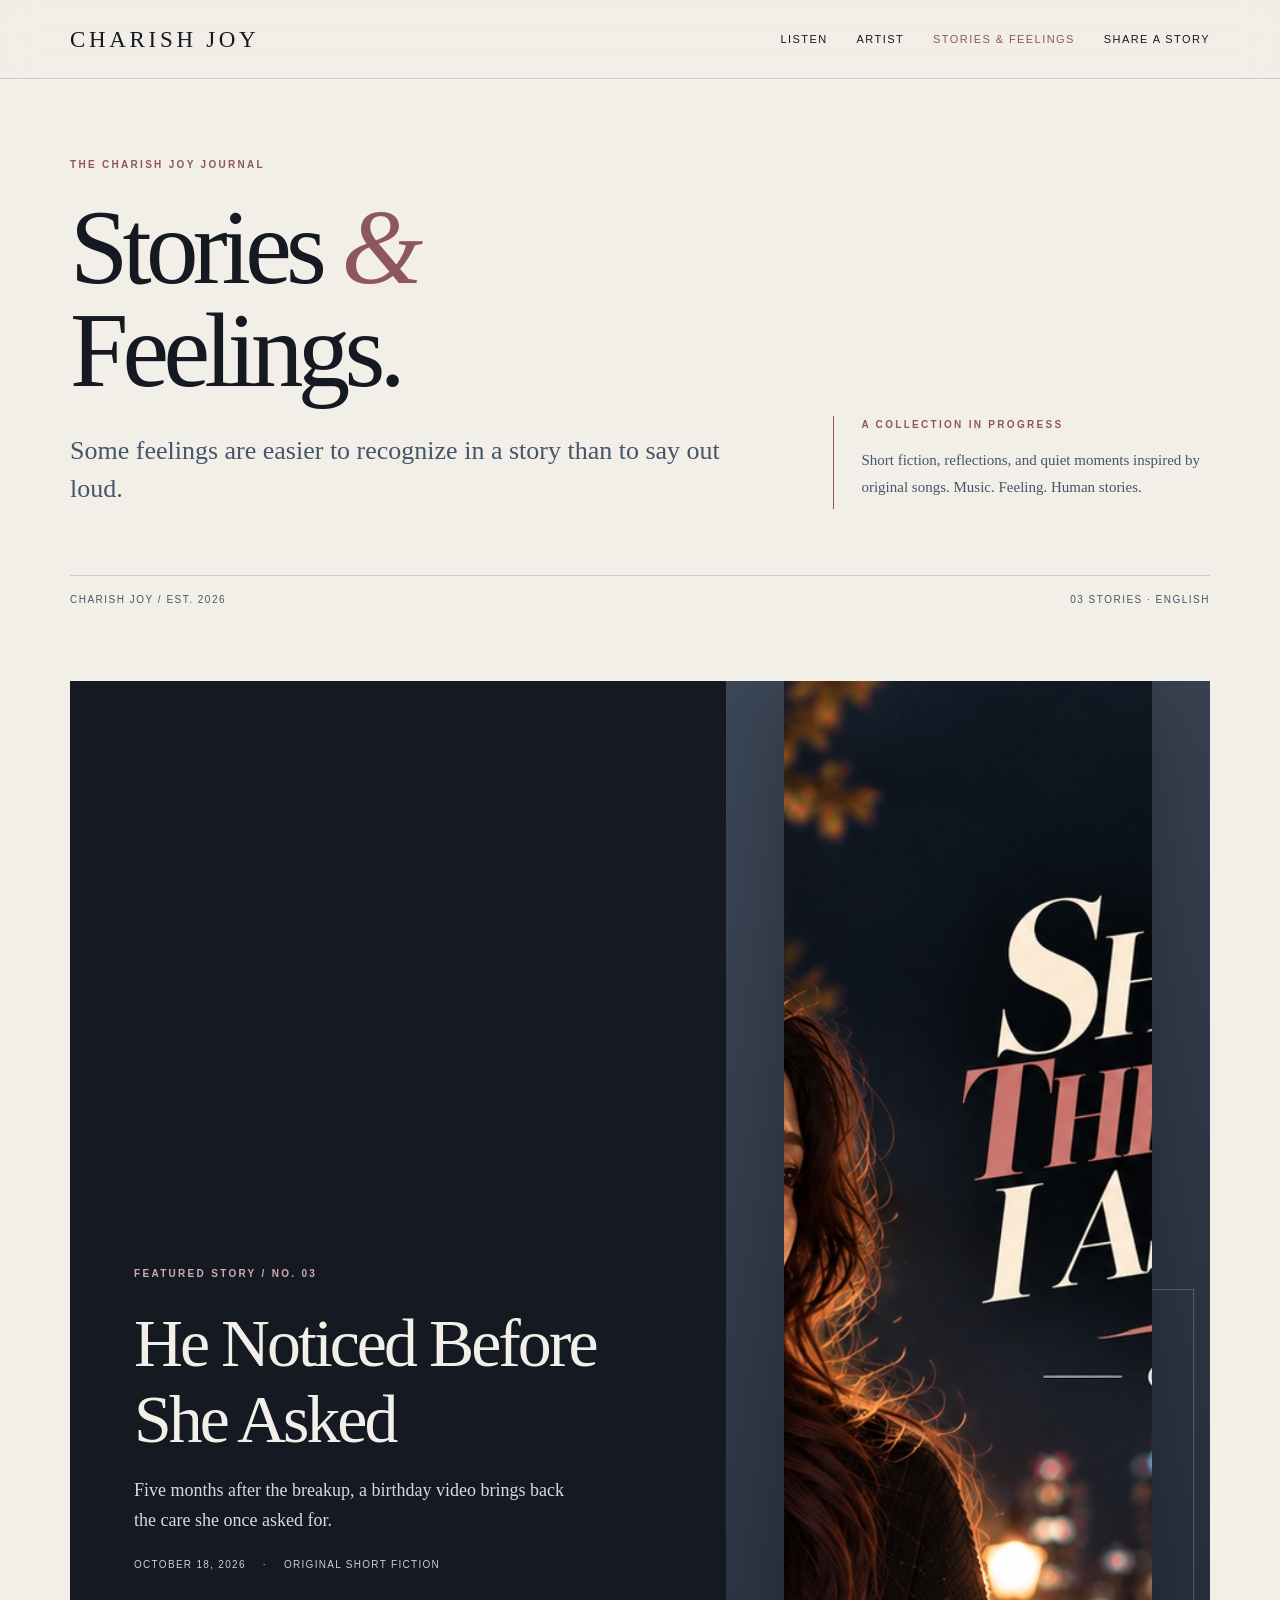
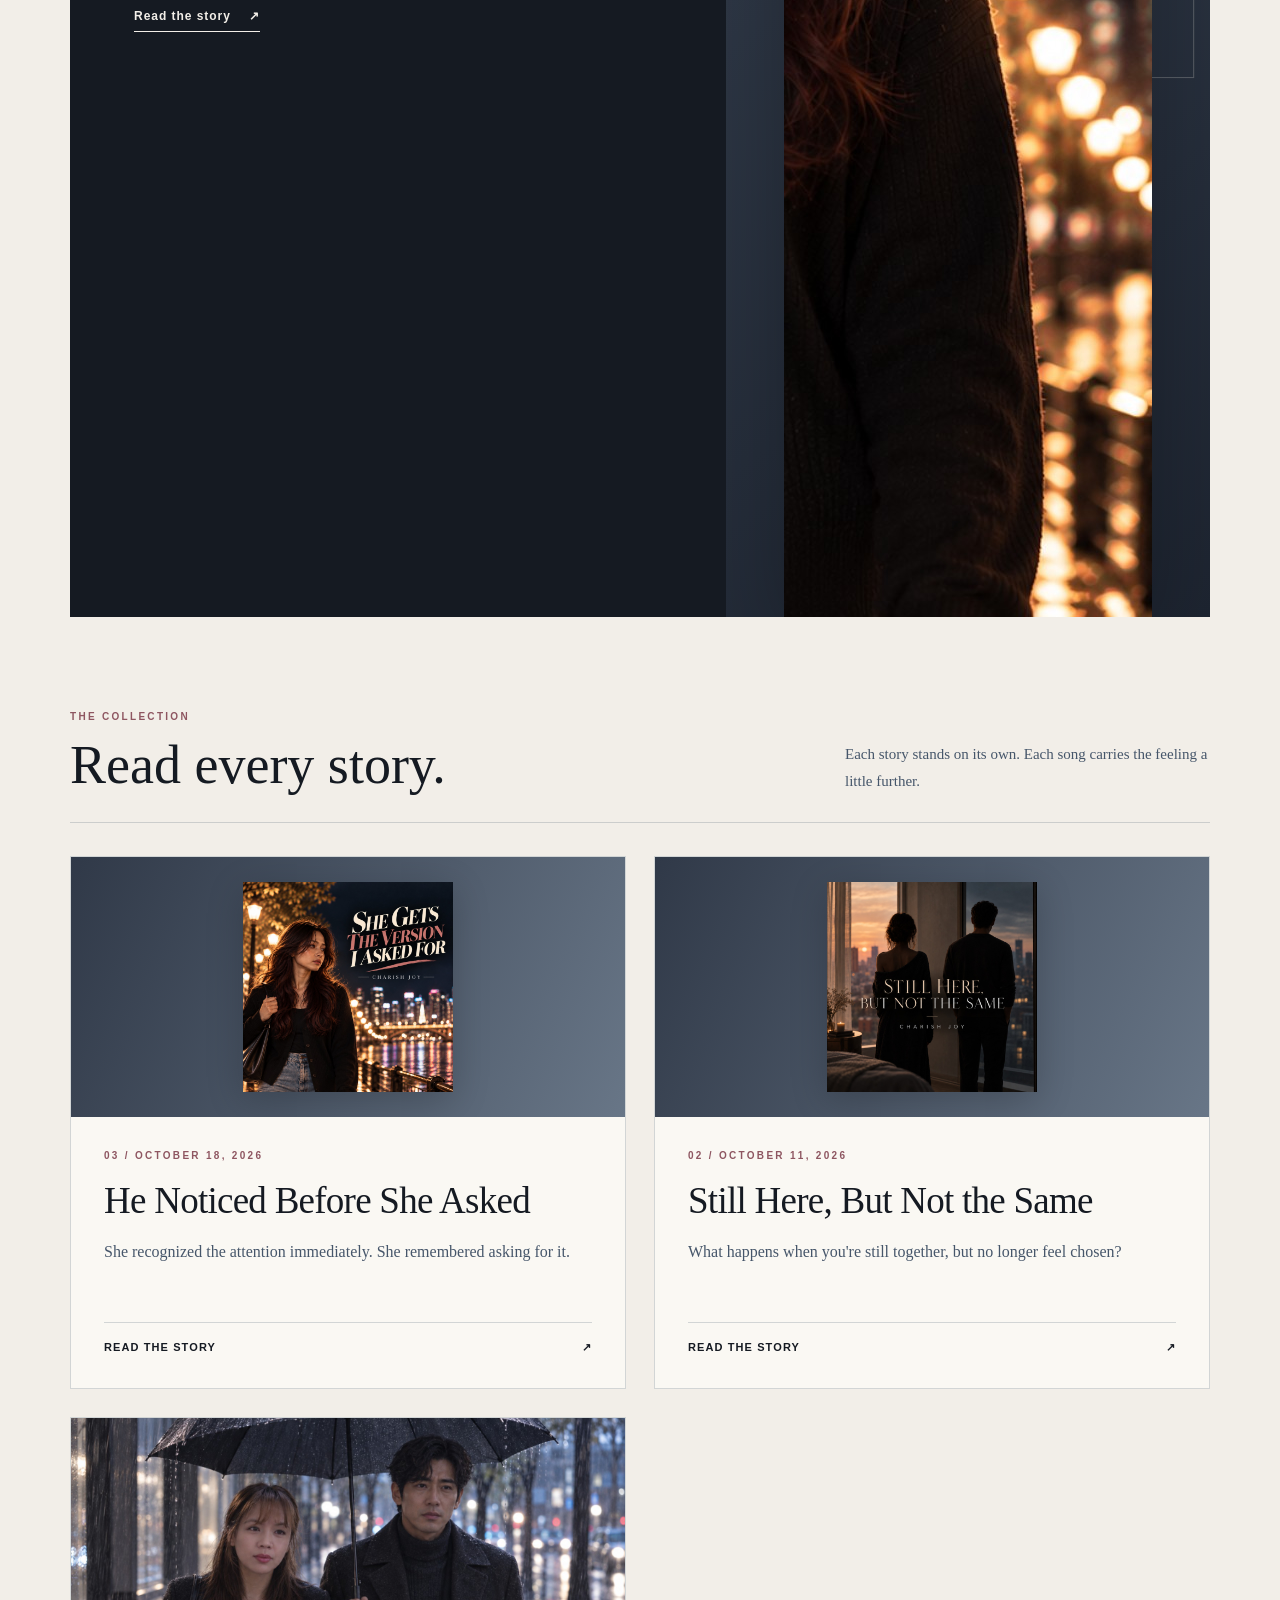
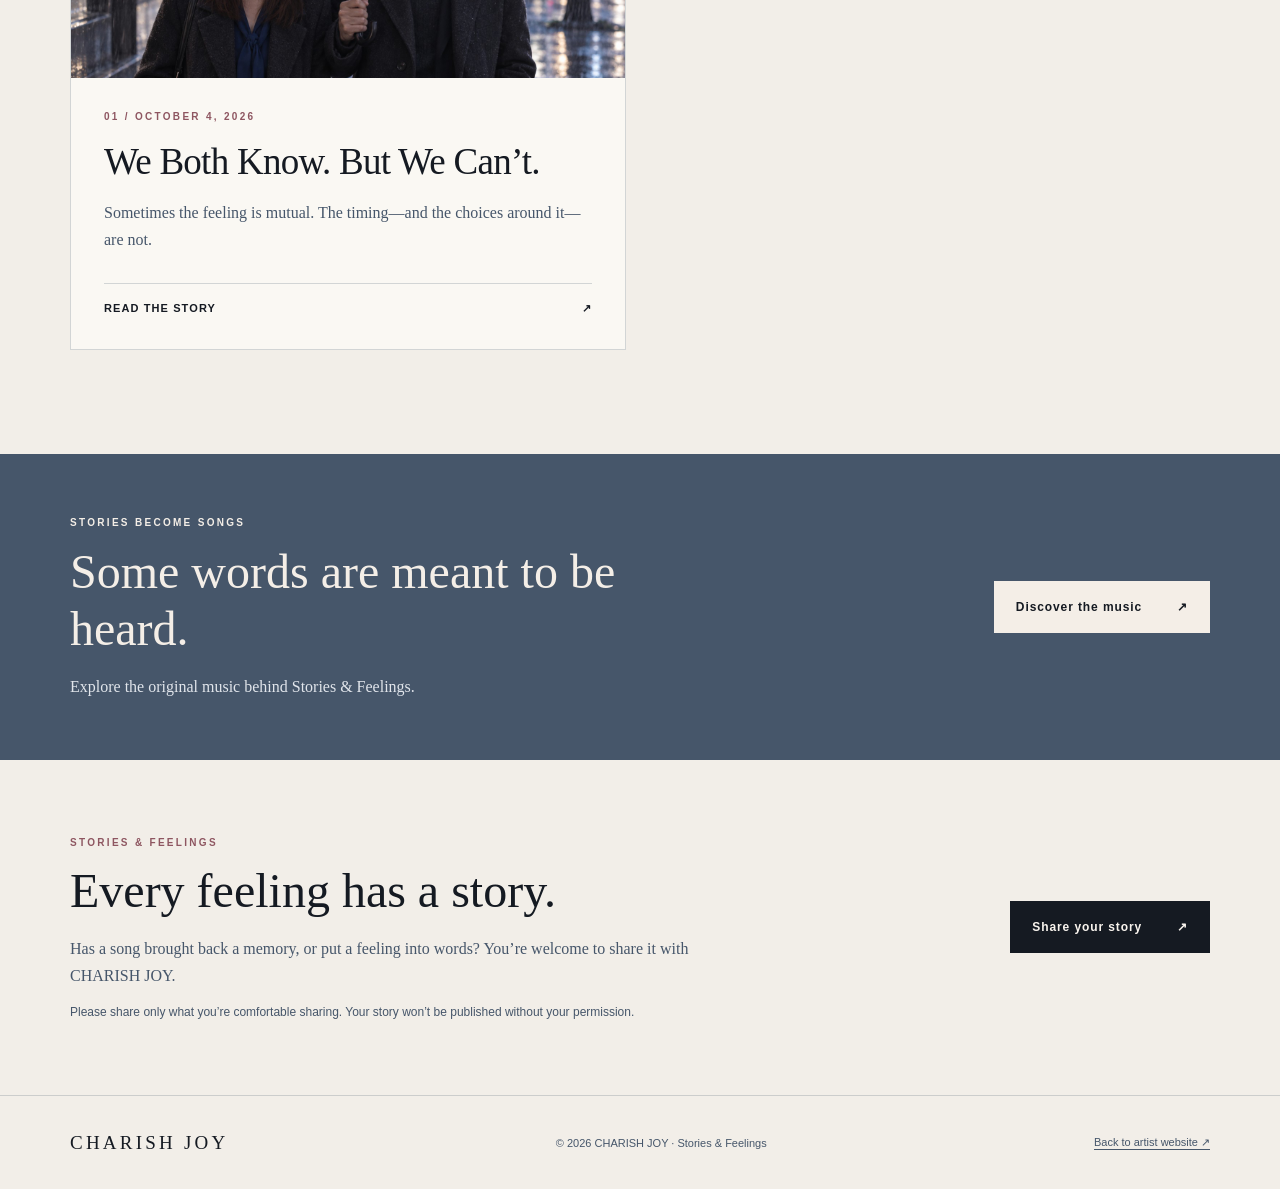
==== stories.html @ d54d2d36 "Publish He Noticed Before She Asked in Stories & Feelings" ====
<!doctype html><html lang="en"><head><meta charset="utf-8"><meta name="viewport" content="width=device-width,initial-scale=1"><title>Stories & Feelings | CHARISH JOY</title><meta name="description" content="Stories & Feelings by CHARISH JOY: an editorial collection of human stories behind original songs, including Still Here, But Not the Same and We Both Know."><link rel="canonical" href="https://charishjoy.com/stories.html"><meta property="og:site_name" content="CHARISH JOY"><meta property="og:url" content="https://charishjoy.com/stories.html"><script async src="https://www.googletagmanager.com/gtag/js?id=G-MBT4RNLGS8"></script><script>window.dataLayer=window.dataLayer||[];function gtag(){dataLayer.push(arguments)}gtag('js',new Date());gtag('config','G-MBT4RNLGS8');</script><link rel="stylesheet" href="assets/stories-journal.css"><meta property="og:title" content="Stories & Feelings | CHARISH JOY"><meta property="og:description" content="Stories & Feelings by CHARISH JOY: an editorial collection of human stories behind original songs, including Still Here, But Not the Same and We Both Know."><meta property="og:image" content="https://charishjoy.com/assets/still-here-cover.svg"><meta property="og:image:alt" content="CHARISH JOY official artist artwork"><meta name="twitter:card" content="summary_large_image"><meta name="twitter:title" content="Stories & Feelings | CHARISH JOY"><meta name="twitter:description" content="Stories & Feelings by CHARISH JOY: an editorial collection of human stories behind original songs, including Still Here, But Not the Same and We Both Know."><meta name="twitter:image" content="https://charishjoy.com/assets/still-here-cover.svg"><meta property="og:type" content="website" /></head><body><a class="skip" href="#main">Skip to content</a><header class="site-nav"><nav class="wrap nav-inner" aria-label="Main navigation"><a class="wordmark" href="/" aria-label="CHARISH JOY Home">CHARISH JOY</a><div class="nav-links"><a href="/#music">Listen</a><a href="/#about">Artist</a><a href="/stories.html" aria-current="page">Stories &amp; Feelings</a><a href="#share-your-story">Share a story</a></div></nav></header><main id="main"><section class="journal-hero"><div class="wrap"><div class="journal-headline"><div><span class="eyebrow wine">The CHARISH JOY journal</span><h1>Stories <em>&amp;</em><br>Feelings.</h1><p class="lead">Some feelings are easier to recognize in a story than to say out loud.</p></div><aside class="side-note"><span class="eyebrow wine">A collection in progress</span><p>Short fiction, reflections, and quiet moments inspired by original songs. Music. Feeling. Human stories.</p></aside></div><div class="edition-line"><span>CHARISH JOY / EST. 2026</span><span>03 stories · English</span></div></div></section>
<section class="wrap" aria-labelledby="featured-title"><div class="featured"><div class="featured-copy"><span class="eyebrow">Featured story / No. 03</span><h2 id="featured-title">He Noticed Before She Asked</h2><p>Five months after the breakup, a birthday video brings back the care she once asked for.</p><div class="featured-meta"><time datetime="2026-10-18">October 18, 2026</time><span>·</span><span>Original short fiction</span></div><a class="underlink" href="/story-he-noticed-before-she-asked.html">Read the story <span aria-hidden="true">↗</span></a></div><a class="featured-art" href="/story-he-noticed-before-she-asked.html" aria-label="Read He Noticed Before She Asked"><img src="assets/she-gets-the-version-cover.svg" alt="She Gets the Version I Asked For — CHARISH JOY single artwork" width="1536" height="1536"></a></div></section>
<section class="collection" aria-labelledby="collection-title"><div class="wrap"><div class="section-head"><div><span class="eyebrow wine">The collection</span><h2 id="collection-title">Read every story.</h2></div><p>Each story stands on its own. Each song carries the feeling a little further.</p></div>
<div class="story-grid"><a class="story-card" href="/story-he-noticed-before-she-asked.html"><div class="story-card-media album"><img src="assets/she-gets-the-version-cover.svg" alt="She Gets the Version I Asked For — CHARISH JOY single artwork" width="1536" height="1536" loading="lazy"></div><div class="story-card-content"><span class="eyebrow">03 / October 18, 2026</span><h3>He Noticed Before She Asked</h3><p>She recognized the attention immediately. She remembered asking for it.</p><span class="readline">Read the story <span aria-hidden="true">↗</span></span></div></a>
<a class="story-card" href="/story-still-here-but-not-the-same.html"><div class="story-card-media album"><img src="assets/still-here-cover.svg" alt="Still Here, But Not the Same album artwork" width="1536" height="1536" loading="lazy"></div><div class="story-card-content"><span class="eyebrow">02 / October 11, 2026</span><h3>Still Here, But Not the Same</h3><p>What happens when you're still together, but no longer feel chosen?</p><span class="readline">Read the story <span aria-hidden="true">↗</span></span></div></a>
<a class="story-card" href="/story-we-both-know.html"><div class="story-card-media"><img src="assets/we-both-know-story.svg" alt="A rainy city street with two people sharing an umbrella" width="1536" height="864" loading="lazy"></div><div class="story-card-content"><span class="eyebrow">01 / October 4, 2026</span><h3>We Both Know. But We Can’t.</h3><p>Sometimes the feeling is mutual. The timing—and the choices around it—are not.</p><span class="readline">Read the story <span aria-hidden="true">↗</span></span></div></a></div></div></section>
<section class="bridge"><div class="wrap bridge-inner"><div><span class="eyebrow">Stories become songs</span><h2>Some words are meant to be heard.</h2><p>Explore the original music behind Stories &amp; Feelings.</p></div><a class="btn" href="/#music">Discover the music <span aria-hidden="true">↗</span></a></div></section></main><section class="invite" id="share-your-story"><div class="wrap invite-inner"><div><span class="eyebrow wine">Stories &amp; Feelings</span><h2>Every feeling has a story.</h2><p>Has a song brought back a memory, or put a feeling into words? You’re welcome to share it with CHARISH JOY.</p><p class="note">Please share only what you’re comfortable sharing. Your story won’t be published without your permission.</p></div><a class="btn" href="mailto:charishjoy.official@gmail.com?subject=Share%20my%20story">Share your story <span aria-hidden="true">↗</span></a></div></section><footer><div class="wrap footer"><strong>CHARISH JOY</strong><span>© 2026 CHARISH JOY · Stories &amp; Feelings</span><a href="/">Back to artist website ↗</a></div></footer></body></html>
---- assets/stories-journal.css ----
:root{--ink:#151a22;--storm:#46566a;--ivory:#f2eee8;--paper:#faf8f3;--wine:#8e5661;--mist:#8797a8;--rule:rgba(70,86,106,.22)}
*{box-sizing:border-box}
html{scroll-behavior:smooth}
body{margin:0;background:var(--ivory);color:var(--ink);font-family:Arial,Helvetica,sans-serif;-webkit-font-smoothing:antialiased}
a{color:inherit;text-decoration:none}
a:focus-visible{outline:2px solid var(--wine);outline-offset:5px}
img{display:block;max-width:100%}
h1,h2,h3,p,figure{margin:0}
.wrap{width:min(1140px,calc(100% - 64px));margin:auto}
.skip{position:absolute;top:-70px;left:16px;padding:12px 16px;background:var(--ink);color:white;z-index:100}
.skip:focus{top:12px}
.site-nav{position:sticky;top:0;z-index:30;background:rgba(242,238,232,.96);border-bottom:1px solid var(--rule);backdrop-filter:blur(16px)}
.nav-inner{min-height:78px;display:flex;align-items:center;justify-content:space-between;gap:24px}
.wordmark{font:400 23px/1 Georgia,'Times New Roman',serif;letter-spacing:.16em;white-space:nowrap}
.nav-links{display:flex;gap:29px;align-items:center}
.nav-links a{font-size:11px;text-transform:uppercase;letter-spacing:.13em;padding:13px 0;white-space:nowrap}
.nav-links a:hover,.nav-links a[aria-current="page"]{color:var(--wine)}
.eyebrow{display:block;font-size:10px;letter-spacing:.23em;text-transform:uppercase;font-weight:700;line-height:1.8}
.eyebrow.wine{color:var(--wine)}
.serif{font-family:Georgia,'Times New Roman',serif;font-weight:400}
.btn{display:inline-flex;align-items:center;justify-content:space-between;gap:35px;background:var(--ink);color:#f9f4ee;padding:18px 22px;font-size:12px;font-weight:600;letter-spacing:.075em;min-height:52px}
.btn:hover{background:var(--wine)}
.underlink{display:inline-flex;gap:18px;align-items:center;border-bottom:1px solid currentColor;padding-bottom:8px;font-size:12px;font-weight:700;letter-spacing:.08em}
.underlink:hover{color:var(--wine)}
.journal-hero{padding:77px 0 58px}
.journal-headline{display:grid;grid-template-columns:minmax(0,1.3fr) minmax(240px,.7fr);align-items:end;gap:64px}
.journal-hero h1{font:400 clamp(64px,8.2vw,112px)/.98 Georgia,serif;letter-spacing:-.055em;margin:23px 0 29px}
.journal-hero h1 em{font-weight:400;color:var(--wine)}
.journal-hero .lead{font:400 clamp(19px,2.2vw,26px)/1.48 Georgia,serif;color:var(--storm);max-width:720px}
.side-note{padding:0 0 8px 27px;border-left:1px solid var(--wine)}
.side-note p{font:400 15px/1.8 Georgia,serif;color:var(--storm);margin-top:13px}
.edition-line{display:flex;justify-content:space-between;align-items:center;gap:16px;padding:18px 0;margin-top:66px;border-top:1px solid var(--rule);color:var(--storm)}
.edition-line span{font-size:10px;letter-spacing:.15em;text-transform:uppercase}
.featured{display:grid;grid-template-columns:minmax(0,1.15fr) minmax(0,.85fr);min-height:520px;background:var(--ink);color:var(--ivory)}
.featured-copy{display:flex;flex-direction:column;align-items:flex-start;justify-content:center;padding:clamp(35px,5vw,72px)}
.featured .eyebrow{color:#cfaab2}
.featured h2{font:400 clamp(42px,5.3vw,71px)/1.12 Georgia,serif;letter-spacing:-.044em;margin:23px 0 18px;max-width:600px}
.featured p{font:400 18px/1.65 Georgia,serif;color:#d7dbe1;max-width:435px}
.featured .underlink{margin-top:39px}
.featured-meta{display:flex;gap:17px;align-items:center;flex-wrap:wrap;color:#c7d0d9;font-size:10px;letter-spacing:.13em;text-transform:uppercase;margin-top:23px}
.featured-art{display:flex;justify-content:center;align-items:center;position:relative;overflow:hidden;background:linear-gradient(145deg,#3c4757,#1d2430)}
.featured-art:before{content:"";position:absolute;width:80%;aspect-ratio:1;border:1px solid rgba(242,238,232,.25);transform:translate(8%,9%)}
.featured-art img{position:relative;width:min(76%,450px);aspect-ratio:1;object-fit:cover;box-shadow:0 20px 75px rgba(0,0,0,.25)}
.collection{padding:91px 0 104px}
.section-head{display:flex;align-items:end;justify-content:space-between;gap:36px;border-bottom:1px solid var(--rule);padding-bottom:27px;margin-bottom:33px}
.section-head h2{font:400 clamp(35px,4.3vw,54px)/1.1 Georgia,serif;margin-top:10px}
.section-head>p{font:400 15px/1.8 Georgia,serif;max-width:365px;color:var(--storm)}
.story-grid{display:grid;grid-template-columns:repeat(2,minmax(0,1fr));gap:28px}
.story-card{display:block;background:var(--paper);border:1px solid var(--rule);overflow:hidden;transition:border-color .2s,transform .2s}
.story-card:hover{border-color:var(--wine);transform:translateY(-3px)}
.story-card-media{display:grid;place-items:center;height:260px;background:var(--storm);overflow:hidden}
.story-card-media img{width:100%;height:100%;object-fit:cover}
.story-card-media.album{background:linear-gradient(115deg,#303948,#687687)}
.story-card-media.album img{width:210px;height:210px;box-shadow:0 8px 35px rgba(0,0,0,.2)}
.story-card-content{padding:30px 33px 34px}
.story-card-content .eyebrow{color:var(--wine)}
.story-card h3{font:400 clamp(27px,3vw,37px)/1.21 Georgia,serif;letter-spacing:-.02em;margin:14px 0}
.story-card-content>p{color:var(--storm);font:400 16px/1.7 Georgia,serif;min-height:55px}
.story-card .readline{display:flex;justify-content:space-between;align-items:center;margin-top:29px;padding-top:18px;border-top:1px solid var(--rule);font-size:11px;font-weight:700;letter-spacing:.1em;text-transform:uppercase}
.bridge{background:var(--storm);color:#f4eee7;padding:60px 0}
.bridge-inner{display:flex;justify-content:space-between;gap:36px;align-items:center}
.bridge h2{font:400 clamp(30px,4vw,48px)/1.2 Georgia,serif;max-width:600px;margin:11px 0 15px}
.bridge p{font:400 16px/1.7 Georgia,serif;max-width:620px;color:#e1e5eb}
.bridge .btn{background:#f4eee7;color:var(--ink);white-space:nowrap}
.bridge .btn:hover{background:#d9dce1}
.invite{padding:74px 0;border-bottom:1px solid var(--rule)}
.invite-inner{display:flex;justify-content:space-between;align-items:center;gap:40px}
.invite h2{font:400 clamp(35px,4vw,48px)/1.14 Georgia,serif;margin:12px 0 16px}
.invite p{font:400 16px/1.7 Georgia,serif;color:var(--storm);max-width:630px}
.invite .note{font:400 12px/1.5 Arial,sans-serif;margin-top:14px}
.footer{display:flex;justify-content:space-between;align-items:center;gap:28px;min-height:93px;color:var(--storm);font-size:11px}
.footer strong{font:400 19px Georgia,serif;letter-spacing:.17em;color:var(--ink)}
.footer a{text-decoration:underline;text-underline-offset:3px}
.article-container{width:min(850px,calc(100% - 64px));margin:0 auto}
.article-header{padding:63px 0 48px}
.back{display:inline-flex;align-items:center;gap:10px;color:var(--storm);font-size:11px;font-weight:700;text-transform:uppercase;letter-spacing:.14em}
.back:hover{color:var(--wine)}
.article-header .eyebrow{color:var(--wine);margin-top:53px}
.article-header h1{font:400 clamp(50px,7.1vw,88px)/1.08 Georgia,serif;letter-spacing:-.04em;margin:19px 0 24px}
.article-deck{font:400 clamp(20px,2.5vw,28px)/1.48 Georgia,serif;color:var(--storm);max-width:740px}
.article-info{display:flex;gap:16px;flex-wrap:wrap;align-items:center;color:var(--storm);margin-top:28px;font-size:11px;letter-spacing:.1em;text-transform:uppercase}
.article-info .dot{width:3px;height:3px;background:var(--wine);border-radius:50%}
.article-image{background:var(--storm);margin:0 auto 49px;overflow:hidden}
.article-image img{width:100%;max-height:545px;object-fit:cover}
.article-image.album-art{display:grid;place-items:center;min-height:420px;background:linear-gradient(120deg,#2c3543,#627187);padding:56px}
.article-image.album-art img{width:min(340px,70%);aspect-ratio:1;object-fit:cover;box-shadow:0 18px 75px rgba(0,0,0,.28)}
.article-body{padding:0 0 45px;margin:auto;width:min(700px,100%)}
.article-body p{font:400 21px/1.86 Georgia,serif;margin:0 0 28px;color:#26303c}
.article-body p:first-child:first-letter{font-size:1.35em}
.article-body p:last-child{margin-bottom:0}
.article-disclaimer{width:min(700px,100%);margin:0 auto 58px;font-size:12px;line-height:1.7;color:var(--storm)}
.music-panel{border-top:1px solid var(--rule);border-bottom:1px solid var(--rule);background:var(--paper);padding:46px clamp(26px,5vw,57px);margin-bottom:62px}
.music-panel .eyebrow{color:var(--wine)}
.music-panel h2{font:400 clamp(33px,4vw,47px)/1.2 Georgia,serif;margin:15px 0}
.music-panel p{font:400 16px/1.7 Georgia,serif;color:var(--storm);max-width:630px}
.music-panel .btn{margin-top:26px}
.next-section{padding:0 0 82px}
.next-section .eyebrow{color:var(--wine);margin-bottom:14px}
.next-link{display:flex;justify-content:space-between;gap:25px;align-items:center;border-top:1px solid var(--rule);border-bottom:1px solid var(--rule);padding:32px 0}
.next-link h2{font:400 clamp(28px,4vw,42px)/1.2 Georgia,serif}
.next-link:hover{color:var(--wine)}
@media(max-width:820px){.wrap{width:calc(100% - 40px)}.article-container{width:calc(100% - 40px)}.journal-headline{grid-template-columns:1fr;gap:24px}.side-note{max-width:430px}.edition-line{margin-top:40px}.featured{grid-template-columns:1fr}.featured-copy{padding:40px 34px 46px;min-height:380px}.featured-art{min-height:350px;padding:35px}.featured-art img{max-width:275px}.story-card-media{height:220px}.story-card-content{padding:25px}.bridge-inner,.invite-inner{align-items:flex-start;flex-direction:column;gap:25px}.article-image.album-art{min-height:320px;padding:35px}}
@media(max-width:600px){.nav-inner{flex-direction:column;gap:10px;padding:19px 0 10px}.wordmark{font-size:24px}.nav-links{gap:19px;justify-content:center;flex-wrap:wrap}.nav-links a{font-size:9px}.journal-hero{padding:44px 0 28px}.journal-hero h1{font-size:clamp(58px,13.2vw,79px)}.journal-hero .lead{font-size:20px}.side-note{padding-left:20px}.edition-line{margin-top:37px}.featured h2{font-size:clamp(39px,10.1vw,57px)}.featured-copy{min-height:0}.featured p{font-size:17px}.featured-art{min-height:300px}.collection{padding:65px 0 75px}.section-head{display:block}.section-head>p{margin-top:14px}.story-grid{grid-template-columns:1fr;gap:20px}.story-card-media{height:245px}.story-card h3{font-size:31px}.story-card-content>p{min-height:0}.bridge{padding:53px 0}.invite{padding:59px 0}.footer{padding:29px 0;align-items:flex-start;flex-direction:column;min-height:0;gap:15px}.article-header{padding:40px 0 29px}.article-header .eyebrow{margin-top:36px}.article-header h1{font-size:clamp(42px,11vw,60px)}.article-deck{font-size:21px}.article-image{margin-bottom:34px}.article-image.album-art{min-height:275px}.article-image.album-art img{max-width:220px}.article-body p{font-size:19px;line-height:1.78;margin-bottom:22px}.article-disclaimer{margin-bottom:43px}.music-panel{margin-bottom:48px}.next-section{padding-bottom:53px}.next-link{padding:25px 0}.btn{gap:15px}}
@media(prefers-reduced-motion:reduce){html{scroll-behavior:auto}.story-card{transition:none}}
/* Quiet editorial scene separators for long-form fiction */
.story-break{border:0;height:1px;width:54px;background:var(--rule);margin:43px auto 48px}
.article-deck.article-fiction{font-family:Arial,Helvetica,sans-serif;font-size:12px;letter-spacing:.04em;line-height:1.7;color:var(--storm);max-width:650px}
@media(max-width:600px){.story-break{margin:34px auto 39px}.article-deck.article-fiction{font-size:11px}}
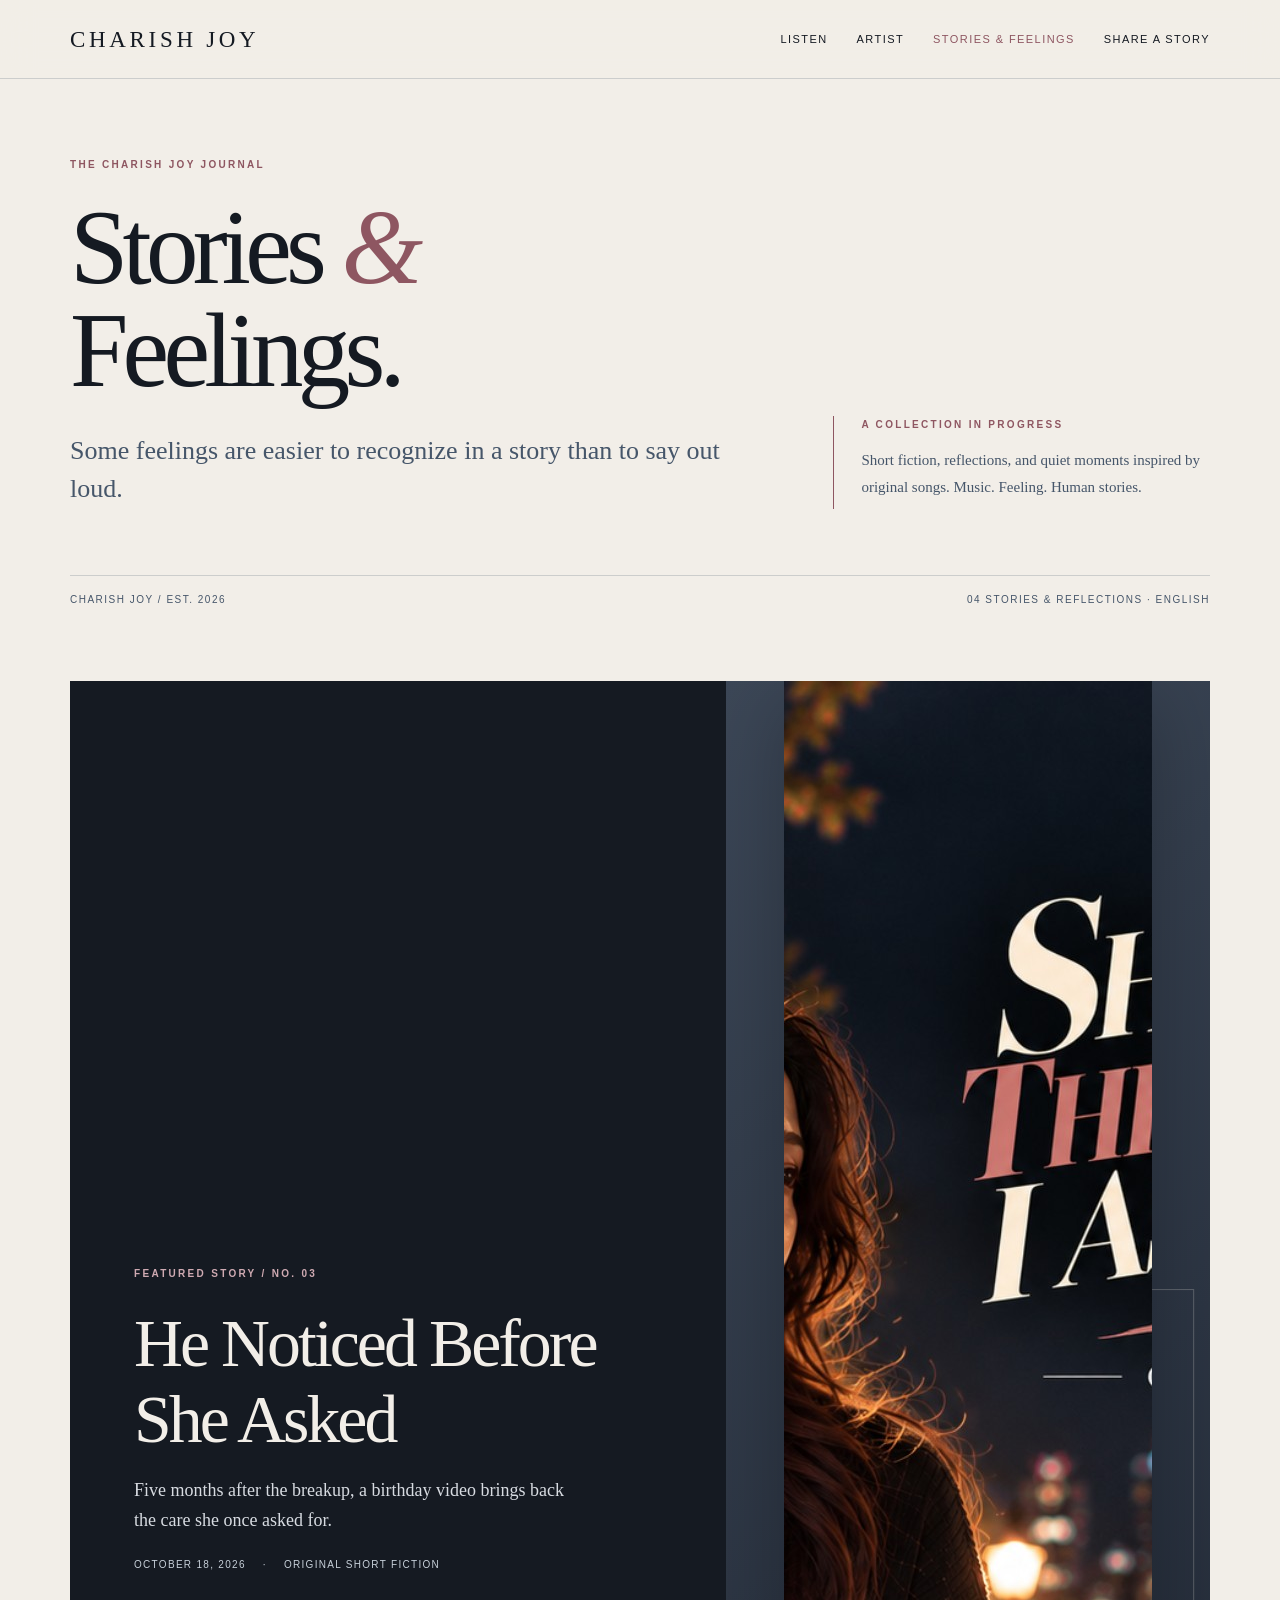
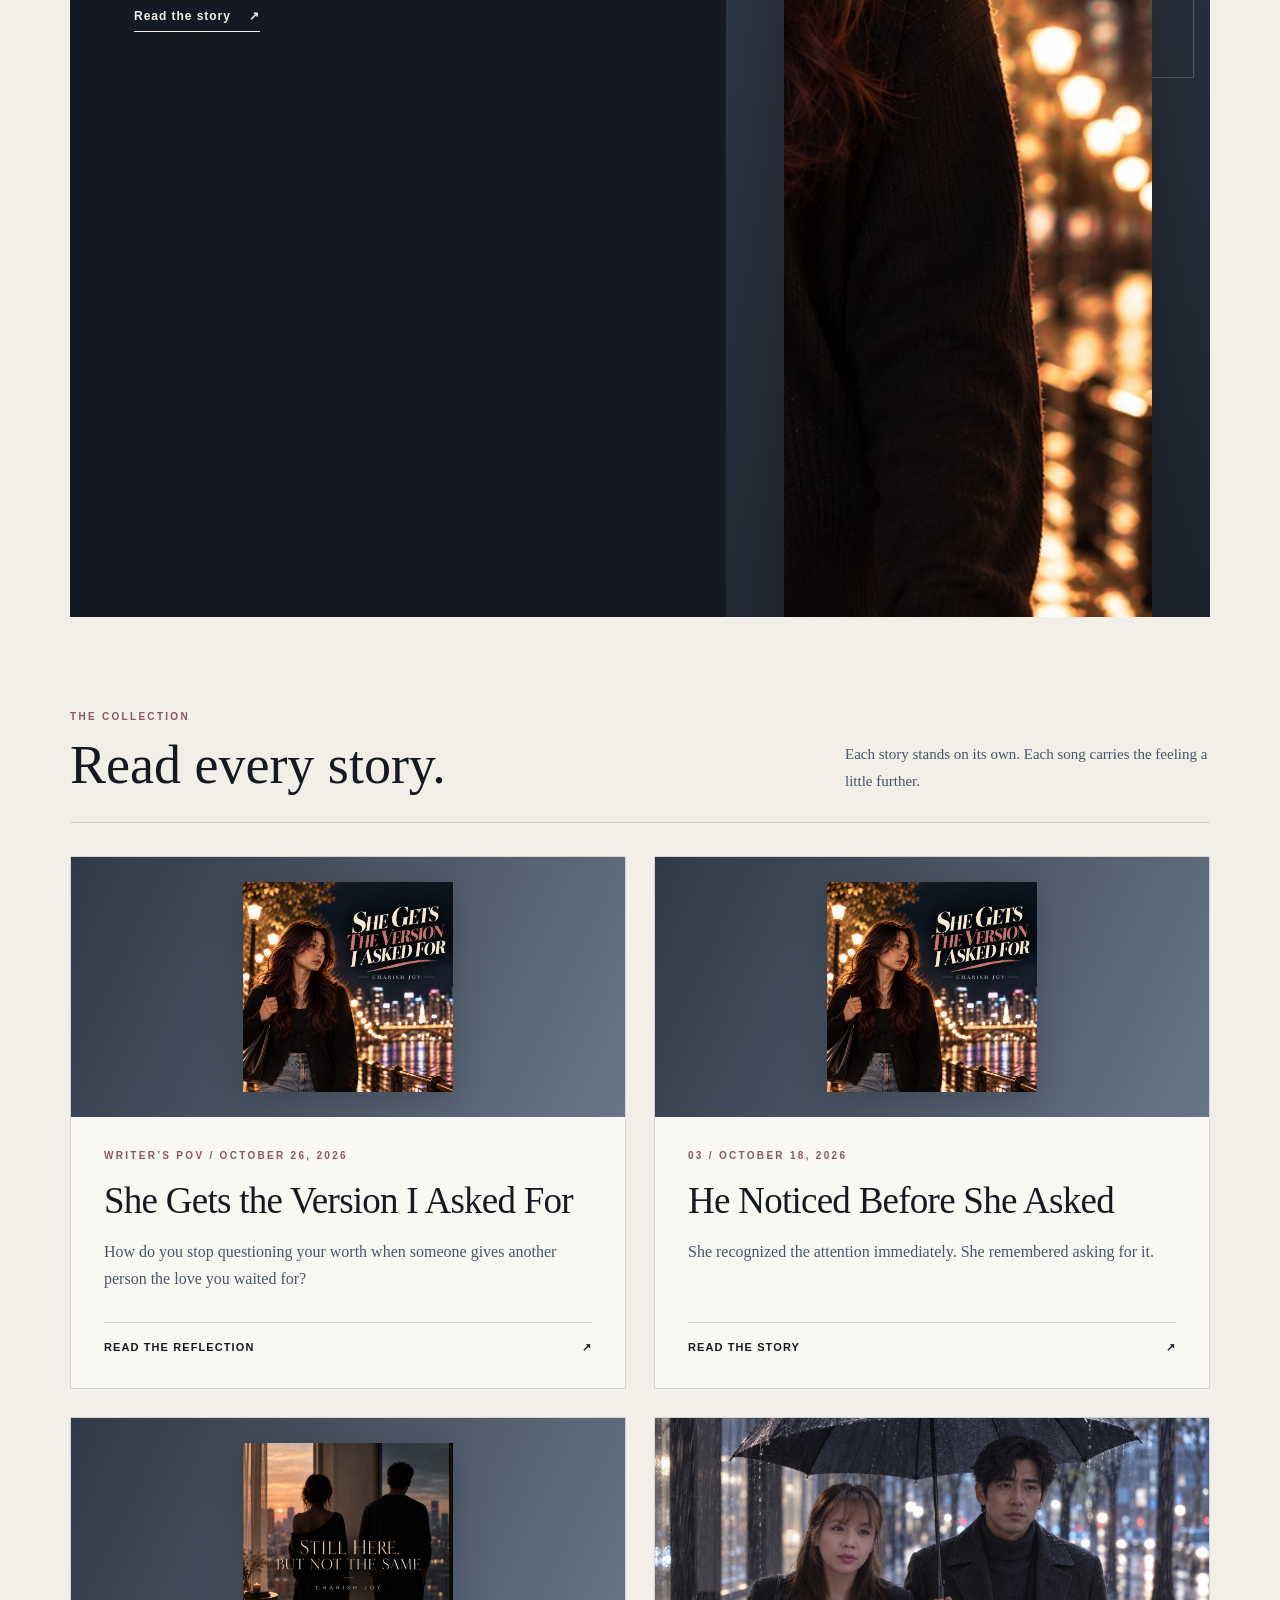
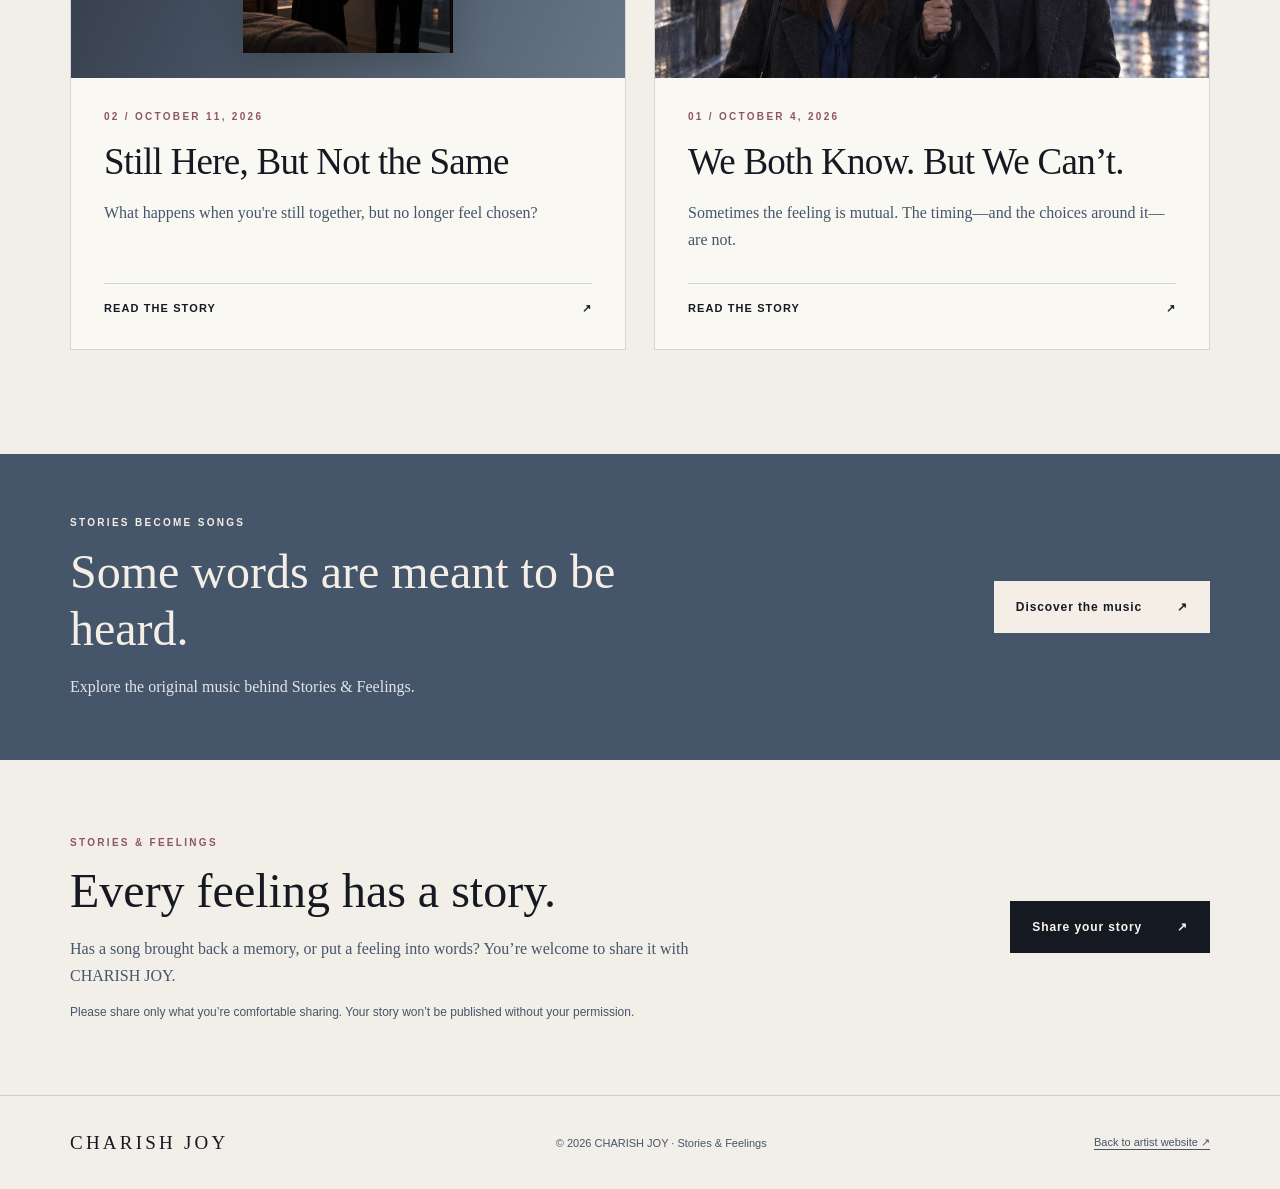
==== commit ca3636cd: "Add new Writer's POV to Stories & Feelings" ====
--- a/stories.html
+++ b/stories.html
@@ -1,7 +1,8 @@
-<!doctype html><html lang="en"><head><meta charset="utf-8"><meta name="viewport" content="width=device-width,initial-scale=1"><title>Stories & Feelings | CHARISH JOY</title><meta name="description" content="Stories & Feelings by CHARISH JOY: an editorial collection of human stories behind original songs, including Still Here, But Not the Same and We Both Know."><link rel="canonical" href="https://charishjoy.com/stories.html"><meta property="og:site_name" content="CHARISH JOY"><meta property="og:url" content="https://charishjoy.com/stories.html"><script async src="https://www.googletagmanager.com/gtag/js?id=G-MBT4RNLGS8"></script><script>window.dataLayer=window.dataLayer||[];function gtag(){dataLayer.push(arguments)}gtag('js',new Date());gtag('config','G-MBT4RNLGS8');</script><link rel="stylesheet" href="assets/stories-journal.css"><meta property="og:title" content="Stories & Feelings | CHARISH JOY"><meta property="og:description" content="Stories & Feelings by CHARISH JOY: an editorial collection of human stories behind original songs, including Still Here, But Not the Same and We Both Know."><meta property="og:image" content="https://charishjoy.com/assets/still-here-cover.svg"><meta property="og:image:alt" content="CHARISH JOY official artist artwork"><meta name="twitter:card" content="summary_large_image"><meta name="twitter:title" content="Stories & Feelings | CHARISH JOY"><meta name="twitter:description" content="Stories & Feelings by CHARISH JOY: an editorial collection of human stories behind original songs, including Still Here, But Not the Same and We Both Know."><meta name="twitter:image" content="https://charishjoy.com/assets/still-here-cover.svg"><meta property="og:type" content="website" /></head><body><a class="skip" href="#main">Skip to content</a><header class="site-nav"><nav class="wrap nav-inner" aria-label="Main navigation"><a class="wordmark" href="/" aria-label="CHARISH JOY Home">CHARISH JOY</a><div class="nav-links"><a href="/#music">Listen</a><a href="/#about">Artist</a><a href="/stories.html" aria-current="page">Stories &amp; Feelings</a><a href="#share-your-story">Share a story</a></div></nav></header><main id="main"><section class="journal-hero"><div class="wrap"><div class="journal-headline"><div><span class="eyebrow wine">The CHARISH JOY journal</span><h1>Stories <em>&amp;</em><br>Feelings.</h1><p class="lead">Some feelings are easier to recognize in a story than to say out loud.</p></div><aside class="side-note"><span class="eyebrow wine">A collection in progress</span><p>Short fiction, reflections, and quiet moments inspired by original songs. Music. Feeling. Human stories.</p></aside></div><div class="edition-line"><span>CHARISH JOY / EST. 2026</span><span>03 stories · English</span></div></div></section>
+<!doctype html><html lang="en"><head><meta charset="utf-8"><meta name="viewport" content="width=device-width,initial-scale=1"><title>Stories & Feelings | CHARISH JOY</title><meta name="description" content="Stories & Feelings by CHARISH JOY: an editorial collection of human stories behind original songs, including Still Here, But Not the Same and We Both Know."><link rel="canonical" href="https://charishjoy.com/stories.html"><meta property="og:site_name" content="CHARISH JOY"><meta property="og:url" content="https://charishjoy.com/stories.html"><script async src="https://www.googletagmanager.com/gtag/js?id=G-MBT4RNLGS8"></script><script>window.dataLayer=window.dataLayer||[];function gtag(){dataLayer.push(arguments)}gtag('js',new Date());gtag('config','G-MBT4RNLGS8');</script><link rel="stylesheet" href="assets/stories-journal.css"><meta property="og:title" content="Stories & Feelings | CHARISH JOY"><meta property="og:description" content="Stories & Feelings by CHARISH JOY: an editorial collection of human stories behind original songs, including Still Here, But Not the Same and We Both Know."><meta property="og:image" content="https://charishjoy.com/assets/still-here-cover.svg"><meta property="og:image:alt" content="CHARISH JOY official artist artwork"><meta name="twitter:card" content="summary_large_image"><meta name="twitter:title" content="Stories & Feelings | CHARISH JOY"><meta name="twitter:description" content="Stories & Feelings by CHARISH JOY: an editorial collection of human stories behind original songs, including Still Here, But Not the Same and We Both Know."><meta name="twitter:image" content="https://charishjoy.com/assets/still-here-cover.svg"><meta property="og:type" content="website" /></head><body><a class="skip" href="#main">Skip to content</a><header class="site-nav"><nav class="wrap nav-inner" aria-label="Main navigation"><a class="wordmark" href="/" aria-label="CHARISH JOY Home">CHARISH JOY</a><div class="nav-links"><a href="/#music">Listen</a><a href="/#about">Artist</a><a href="/stories.html" aria-current="page">Stories &amp; Feelings</a><a href="#share-your-story">Share a story</a></div></nav></header><main id="main"><section class="journal-hero"><div class="wrap"><div class="journal-headline"><div><span class="eyebrow wine">The CHARISH JOY journal</span><h1>Stories <em>&amp;</em><br>Feelings.</h1><p class="lead">Some feelings are easier to recognize in a story than to say out loud.</p></div><aside class="side-note"><span class="eyebrow wine">A collection in progress</span><p>Short fiction, reflections, and quiet moments inspired by original songs. Music. Feeling. Human stories.</p></aside></div><div class="edition-line"><span>CHARISH JOY / EST. 2026</span><span>04 stories & reflections · English</span></div></div></section>
 <section class="wrap" aria-labelledby="featured-title"><div class="featured"><div class="featured-copy"><span class="eyebrow">Featured story / No. 03</span><h2 id="featured-title">He Noticed Before She Asked</h2><p>Five months after the breakup, a birthday video brings back the care she once asked for.</p><div class="featured-meta"><time datetime="2026-10-18">October 18, 2026</time><span>·</span><span>Original short fiction</span></div><a class="underlink" href="/story-he-noticed-before-she-asked.html">Read the story <span aria-hidden="true">↗</span></a></div><a class="featured-art" href="/story-he-noticed-before-she-asked.html" aria-label="Read He Noticed Before She Asked"><img src="assets/she-gets-the-version-cover.svg" alt="She Gets the Version I Asked For — CHARISH JOY single artwork" width="1536" height="1536"></a></div></section>
 <section class="collection" aria-labelledby="collection-title"><div class="wrap"><div class="section-head"><div><span class="eyebrow wine">The collection</span><h2 id="collection-title">Read every story.</h2></div><p>Each story stands on its own. Each song carries the feeling a little further.</p></div>
-<div class="story-grid"><a class="story-card" href="/story-he-noticed-before-she-asked.html"><div class="story-card-media album"><img src="assets/she-gets-the-version-cover.svg" alt="She Gets the Version I Asked For — CHARISH JOY single artwork" width="1536" height="1536" loading="lazy"></div><div class="story-card-content"><span class="eyebrow">03 / October 18, 2026</span><h3>He Noticed Before She Asked</h3><p>She recognized the attention immediately. She remembered asking for it.</p><span class="readline">Read the story <span aria-hidden="true">↗</span></span></div></a>
+<div class="story-grid"><a class="story-card" href="/writers-pov-she-gets-the-version-i-asked-for.html"><div class="story-card-media album"><img src="assets/she-gets-the-version-cover.svg" alt="She Gets the Version I Asked For — CHARISH JOY cover" width="1536" height="1536" loading="lazy"></div><div class="story-card-content"><span class="eyebrow">Writer’s POV / October 26, 2026</span><h3>She Gets the Version I Asked For</h3><p>How do you stop questioning your worth when someone gives another person the love you waited for?</p><span class="readline">Read the reflection <span aria-hidden="true">↗</span></span></div></a>
+<a class="story-card" href="/story-he-noticed-before-she-asked.html"><div class="story-card-media album"><img src="assets/she-gets-the-version-cover.svg" alt="She Gets the Version I Asked For — CHARISH JOY single artwork" width="1536" height="1536" loading="lazy"></div><div class="story-card-content"><span class="eyebrow">03 / October 18, 2026</span><h3>He Noticed Before She Asked</h3><p>She recognized the attention immediately. She remembered asking for it.</p><span class="readline">Read the story <span aria-hidden="true">↗</span></span></div></a>
 <a class="story-card" href="/story-still-here-but-not-the-same.html"><div class="story-card-media album"><img src="assets/still-here-cover.svg" alt="Still Here, But Not the Same album artwork" width="1536" height="1536" loading="lazy"></div><div class="story-card-content"><span class="eyebrow">02 / October 11, 2026</span><h3>Still Here, But Not the Same</h3><p>What happens when you're still together, but no longer feel chosen?</p><span class="readline">Read the story <span aria-hidden="true">↗</span></span></div></a>
 <a class="story-card" href="/story-we-both-know.html"><div class="story-card-media"><img src="assets/we-both-know-story.svg" alt="A rainy city street with two people sharing an umbrella" width="1536" height="864" loading="lazy"></div><div class="story-card-content"><span class="eyebrow">01 / October 4, 2026</span><h3>We Both Know. But We Can’t.</h3><p>Sometimes the feeling is mutual. The timing—and the choices around it—are not.</p><span class="readline">Read the story <span aria-hidden="true">↗</span></span></div></a></div></div></section>
 <section class="bridge"><div class="wrap bridge-inner"><div><span class="eyebrow">Stories become songs</span><h2>Some words are meant to be heard.</h2><p>Explore the original music behind Stories &amp; Feelings.</p></div><a class="btn" href="/#music">Discover the music <span aria-hidden="true">↗</span></a></div></section></main><section class="invite" id="share-your-story"><div class="wrap invite-inner"><div><span class="eyebrow wine">Stories &amp; Feelings</span><h2>Every feeling has a story.</h2><p>Has a song brought back a memory, or put a feeling into words? You’re welcome to share it with CHARISH JOY.</p><p class="note">Please share only what you’re comfortable sharing. Your story won’t be published without your permission.</p></div><a class="btn" href="mailto:charishjoy.official@gmail.com?subject=Share%20my%20story">Share your story <span aria-hidden="true">↗</span></a></div></section><footer><div class="wrap footer"><strong>CHARISH JOY</strong><span>© 2026 CHARISH JOY · Stories &amp; Feelings</span><a href="/">Back to artist website ↗</a></div></footer></body></html>
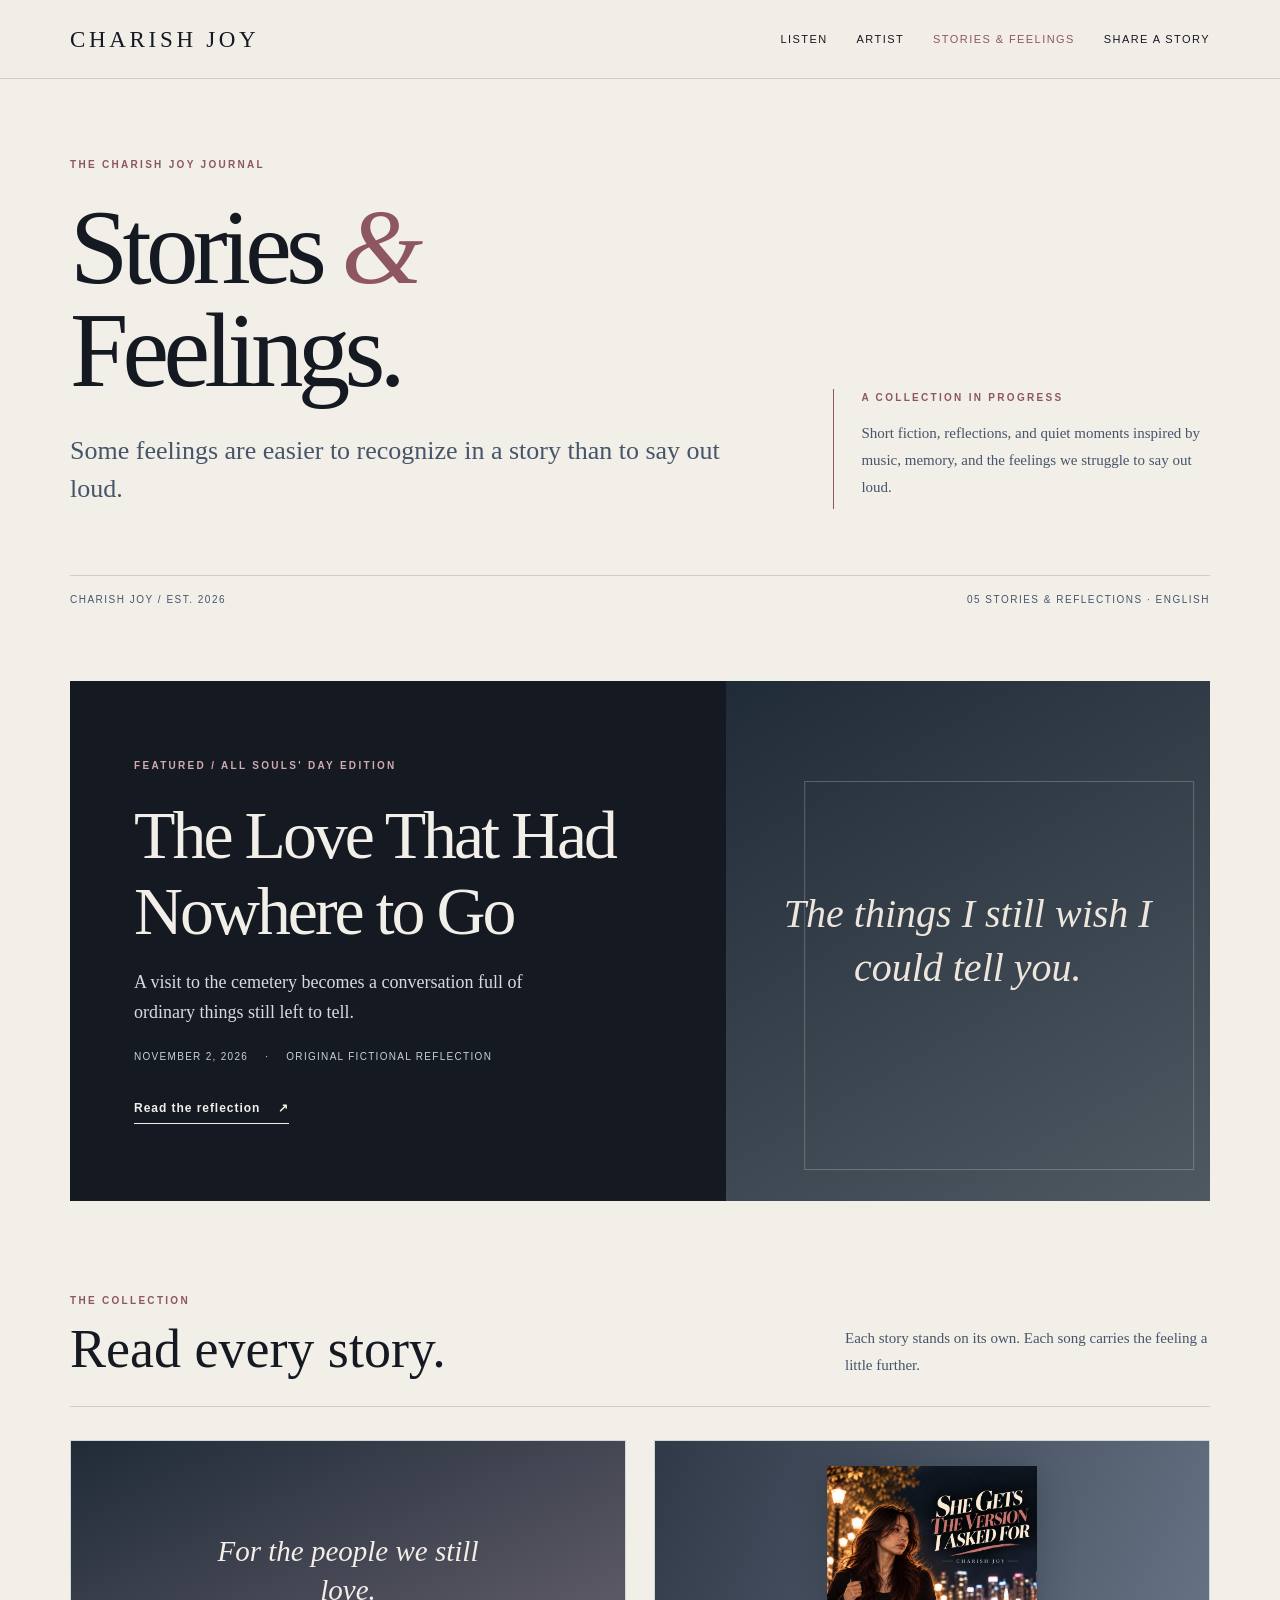
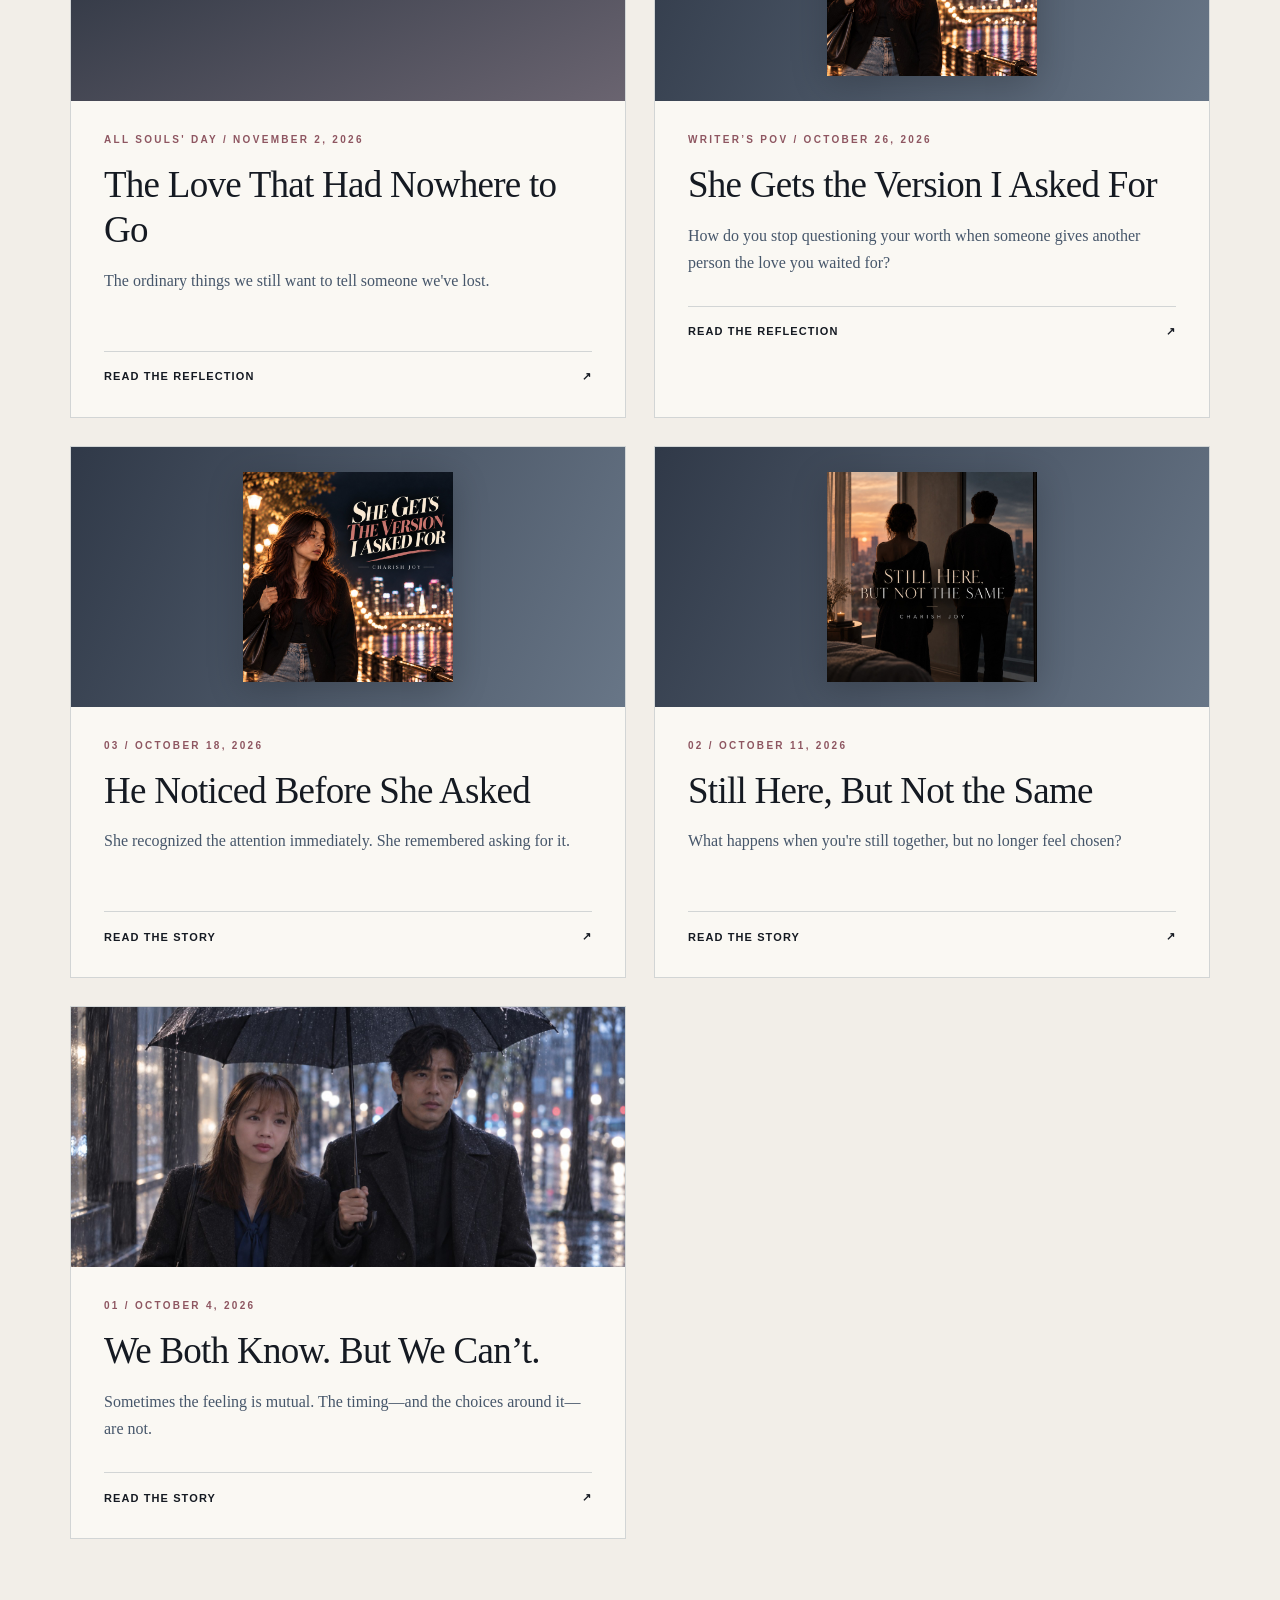
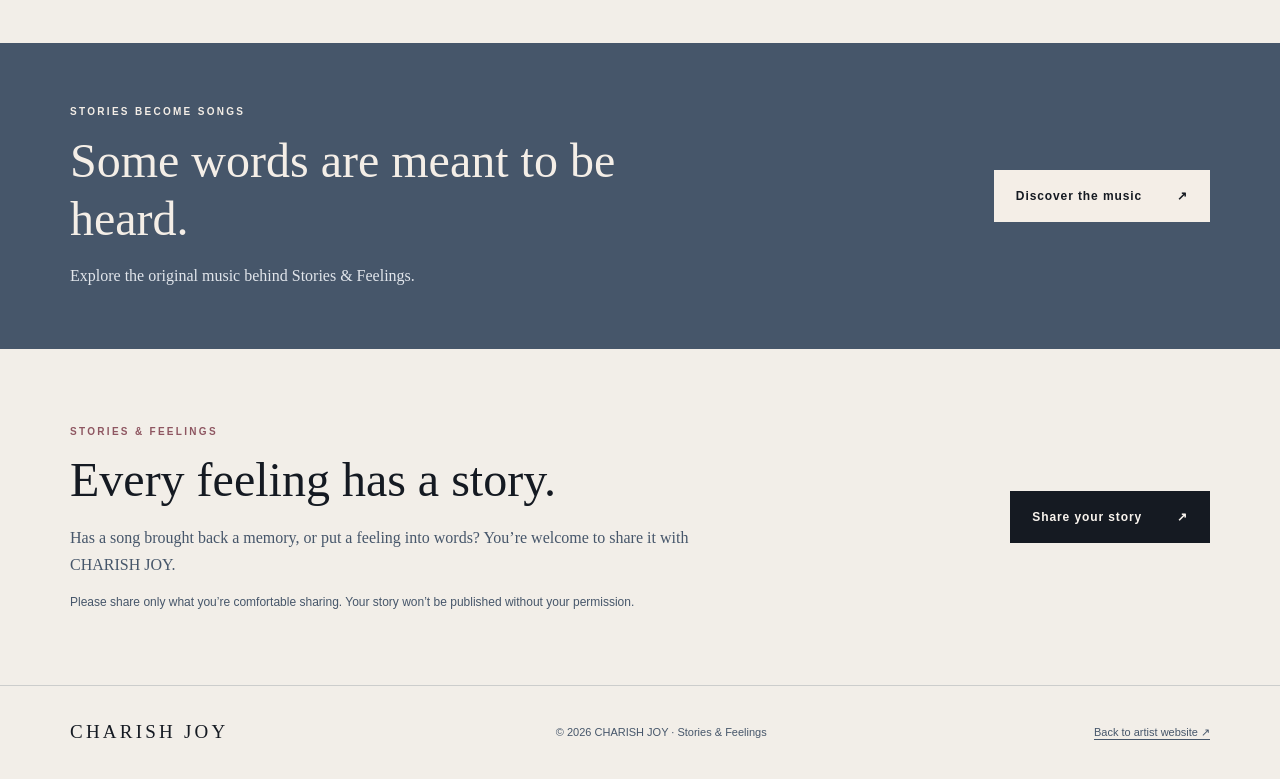
==== commit c09341ec: "Feature November 2 All Souls' Day story on CHARISH JOY site" ====
--- a/stories.html
+++ b/stories.html
@@ -1,7 +1,8 @@
-<!doctype html><html lang="en"><head><meta charset="utf-8"><meta name="viewport" content="width=device-width,initial-scale=1"><title>Stories & Feelings | CHARISH JOY</title><meta name="description" content="Stories & Feelings by CHARISH JOY: an editorial collection of human stories behind original songs, including Still Here, But Not the Same and We Both Know."><link rel="canonical" href="https://charishjoy.com/stories.html"><meta property="og:site_name" content="CHARISH JOY"><meta property="og:url" content="https://charishjoy.com/stories.html"><script async src="https://www.googletagmanager.com/gtag/js?id=G-MBT4RNLGS8"></script><script>window.dataLayer=window.dataLayer||[];function gtag(){dataLayer.push(arguments)}gtag('js',new Date());gtag('config','G-MBT4RNLGS8');</script><link rel="stylesheet" href="assets/stories-journal.css"><meta property="og:title" content="Stories & Feelings | CHARISH JOY"><meta property="og:description" content="Stories & Feelings by CHARISH JOY: an editorial collection of human stories behind original songs, including Still Here, But Not the Same and We Both Know."><meta property="og:image" content="https://charishjoy.com/assets/still-here-cover.svg"><meta property="og:image:alt" content="CHARISH JOY official artist artwork"><meta name="twitter:card" content="summary_large_image"><meta name="twitter:title" content="Stories & Feelings | CHARISH JOY"><meta name="twitter:description" content="Stories & Feelings by CHARISH JOY: an editorial collection of human stories behind original songs, including Still Here, But Not the Same and We Both Know."><meta name="twitter:image" content="https://charishjoy.com/assets/still-here-cover.svg"><meta property="og:type" content="website" /></head><body><a class="skip" href="#main">Skip to content</a><header class="site-nav"><nav class="wrap nav-inner" aria-label="Main navigation"><a class="wordmark" href="/" aria-label="CHARISH JOY Home">CHARISH JOY</a><div class="nav-links"><a href="/#music">Listen</a><a href="/#about">Artist</a><a href="/stories.html" aria-current="page">Stories &amp; Feelings</a><a href="#share-your-story">Share a story</a></div></nav></header><main id="main"><section class="journal-hero"><div class="wrap"><div class="journal-headline"><div><span class="eyebrow wine">The CHARISH JOY journal</span><h1>Stories <em>&amp;</em><br>Feelings.</h1><p class="lead">Some feelings are easier to recognize in a story than to say out loud.</p></div><aside class="side-note"><span class="eyebrow wine">A collection in progress</span><p>Short fiction, reflections, and quiet moments inspired by original songs. Music. Feeling. Human stories.</p></aside></div><div class="edition-line"><span>CHARISH JOY / EST. 2026</span><span>04 stories & reflections · English</span></div></div></section>
-<section class="wrap" aria-labelledby="featured-title"><div class="featured"><div class="featured-copy"><span class="eyebrow">Featured story / No. 03</span><h2 id="featured-title">He Noticed Before She Asked</h2><p>Five months after the breakup, a birthday video brings back the care she once asked for.</p><div class="featured-meta"><time datetime="2026-10-18">October 18, 2026</time><span>·</span><span>Original short fiction</span></div><a class="underlink" href="/story-he-noticed-before-she-asked.html">Read the story <span aria-hidden="true">↗</span></a></div><a class="featured-art" href="/story-he-noticed-before-she-asked.html" aria-label="Read He Noticed Before She Asked"><img src="assets/she-gets-the-version-cover.svg" alt="She Gets the Version I Asked For — CHARISH JOY single artwork" width="1536" height="1536"></a></div></section>
+<!doctype html><html lang="en"><head><meta charset="utf-8"><meta name="viewport" content="width=device-width,initial-scale=1"><title>Stories & Feelings | CHARISH JOY</title><meta name="description" content="Stories & Feelings by CHARISH JOY: an editorial collection of human stories behind original songs, including Still Here, But Not the Same and We Both Know."><link rel="canonical" href="https://charishjoy.com/stories.html"><meta property="og:site_name" content="CHARISH JOY"><meta property="og:url" content="https://charishjoy.com/stories.html"><script async src="https://www.googletagmanager.com/gtag/js?id=G-MBT4RNLGS8"></script><script>window.dataLayer=window.dataLayer||[];function gtag(){dataLayer.push(arguments)}gtag('js',new Date());gtag('config','G-MBT4RNLGS8');</script><link rel="stylesheet" href="assets/stories-journal.css"><meta property="og:title" content="Stories & Feelings | CHARISH JOY"><meta property="og:description" content="Stories & Feelings by CHARISH JOY: an editorial collection of human stories behind original songs, including Still Here, But Not the Same and We Both Know."><meta property="og:image" content="https://charishjoy.com/assets/still-here-cover.svg"><meta property="og:image:alt" content="CHARISH JOY official artist artwork"><meta name="twitter:card" content="summary_large_image"><meta name="twitter:title" content="Stories & Feelings | CHARISH JOY"><meta name="twitter:description" content="Stories & Feelings by CHARISH JOY: an editorial collection of human stories behind original songs, including Still Here, But Not the Same and We Both Know."><meta name="twitter:image" content="https://charishjoy.com/assets/still-here-cover.svg"><meta property="og:type" content="website" /></head><body><a class="skip" href="#main">Skip to content</a><header class="site-nav"><nav class="wrap nav-inner" aria-label="Main navigation"><a class="wordmark" href="/" aria-label="CHARISH JOY Home">CHARISH JOY</a><div class="nav-links"><a href="/#music">Listen</a><a href="/#about">Artist</a><a href="/stories.html" aria-current="page">Stories &amp; Feelings</a><a href="#share-your-story">Share a story</a></div></nav></header><main id="main"><section class="journal-hero"><div class="wrap"><div class="journal-headline"><div><span class="eyebrow wine">The CHARISH JOY journal</span><h1>Stories <em>&amp;</em><br>Feelings.</h1><p class="lead">Some feelings are easier to recognize in a story than to say out loud.</p></div><aside class="side-note"><span class="eyebrow wine">A collection in progress</span><p>Short fiction, reflections, and quiet moments inspired by music, memory, and the feelings we struggle to say out loud.</p></aside></div><div class="edition-line"><span>CHARISH JOY / EST. 2026</span><span>05 stories & reflections · English</span></div></div></section>
+<section class="wrap" aria-labelledby="featured-title"><div class="featured"><div class="featured-copy"><span class="eyebrow">Featured / All Souls' Day Edition</span><h2 id="featured-title">The Love That Had Nowhere to Go</h2><p>A visit to the cemetery becomes a conversation full of ordinary things still left to tell.</p><div class="featured-meta"><time datetime="2026-11-02">November 2, 2026</time><span>·</span><span>Original fictional reflection</span></div><a class="underlink" href="/story-the-love-that-had-nowhere-to-go.html">Read the reflection <span aria-hidden="true">↗</span></a></div><a class="featured-art" href="/story-the-love-that-had-nowhere-to-go.html" aria-label="Read The Love That Had Nowhere to Go" style="background:linear-gradient(150deg,#202b38,#4f5962);text-align:center;padding:48px 24px"><span style="position:relative;z-index:1;color:#eee6dc;font:italic clamp(25px,3.6vw,40px)/1.35 Georgia,serif;max-width:370px">The things I still wish I could tell you.</span></a></div></section>
 <section class="collection" aria-labelledby="collection-title"><div class="wrap"><div class="section-head"><div><span class="eyebrow wine">The collection</span><h2 id="collection-title">Read every story.</h2></div><p>Each story stands on its own. Each song carries the feeling a little further.</p></div>
-<div class="story-grid"><a class="story-card" href="/writers-pov-she-gets-the-version-i-asked-for.html"><div class="story-card-media album"><img src="assets/she-gets-the-version-cover.svg" alt="She Gets the Version I Asked For — CHARISH JOY cover" width="1536" height="1536" loading="lazy"></div><div class="story-card-content"><span class="eyebrow">Writer’s POV / October 26, 2026</span><h3>She Gets the Version I Asked For</h3><p>How do you stop questioning your worth when someone gives another person the love you waited for?</p><span class="readline">Read the reflection <span aria-hidden="true">↗</span></span></div></a>
+<div class="story-grid"><a class="story-card" href="/story-the-love-that-had-nowhere-to-go.html"><div class="story-card-media" style="background:linear-gradient(155deg,#202b38,#6a6470);color:#f4eee7;padding:36px;text-align:center"><span style="font:italic 29px/1.35 Georgia,serif;max-width:310px">For the people we still love.</span></div><div class="story-card-content"><span class="eyebrow">All Souls' Day / November 2, 2026</span><h3>The Love That Had Nowhere to Go</h3><p>The ordinary things we still want to tell someone we've lost.</p><span class="readline">Read the reflection <span aria-hidden="true">↗</span></span></div></a>
+<a class="story-card" href="/writers-pov-she-gets-the-version-i-asked-for.html"><div class="story-card-media album"><img src="assets/she-gets-the-version-cover.svg" alt="She Gets the Version I Asked For — CHARISH JOY cover" width="1536" height="1536" loading="lazy"></div><div class="story-card-content"><span class="eyebrow">Writer’s POV / October 26, 2026</span><h3>She Gets the Version I Asked For</h3><p>How do you stop questioning your worth when someone gives another person the love you waited for?</p><span class="readline">Read the reflection <span aria-hidden="true">↗</span></span></div></a>
 <a class="story-card" href="/story-he-noticed-before-she-asked.html"><div class="story-card-media album"><img src="assets/she-gets-the-version-cover.svg" alt="She Gets the Version I Asked For — CHARISH JOY single artwork" width="1536" height="1536" loading="lazy"></div><div class="story-card-content"><span class="eyebrow">03 / October 18, 2026</span><h3>He Noticed Before She Asked</h3><p>She recognized the attention immediately. She remembered asking for it.</p><span class="readline">Read the story <span aria-hidden="true">↗</span></span></div></a>
 <a class="story-card" href="/story-still-here-but-not-the-same.html"><div class="story-card-media album"><img src="assets/still-here-cover.svg" alt="Still Here, But Not the Same album artwork" width="1536" height="1536" loading="lazy"></div><div class="story-card-content"><span class="eyebrow">02 / October 11, 2026</span><h3>Still Here, But Not the Same</h3><p>What happens when you're still together, but no longer feel chosen?</p><span class="readline">Read the story <span aria-hidden="true">↗</span></span></div></a>
 <a class="story-card" href="/story-we-both-know.html"><div class="story-card-media"><img src="assets/we-both-know-story.svg" alt="A rainy city street with two people sharing an umbrella" width="1536" height="864" loading="lazy"></div><div class="story-card-content"><span class="eyebrow">01 / October 4, 2026</span><h3>We Both Know. But We Can’t.</h3><p>Sometimes the feeling is mutual. The timing—and the choices around it—are not.</p><span class="readline">Read the story <span aria-hidden="true">↗</span></span></div></a></div></div></section>
--- a/assets/stories-journal.css
+++ b/assets/stories-journal.css
@@ -106,3 +106,16 @@
 .story-break{border:0;height:1px;width:54px;background:var(--rule);margin:43px auto 48px}
 .article-deck.article-fiction{font-family:Arial,Helvetica,sans-serif;font-size:12px;letter-spacing:.04em;line-height:1.7;color:var(--storm);max-width:650px}
 @media(max-width:600px){.story-break{margin:34px auto 39px}.article-deck.article-fiction{font-size:11px}}
+
+/* 2026-10-27: Keep full cover art visible on narrow screens. */
+.featured-art img,.story-card-media img,.story-card-media.album img,.article-image img,.article-image.album-art img{object-fit:contain;object-position:center;}
+.story-card-media.album img{max-width:calc(100% - 36px);max-height:calc(100% - 30px);height:auto;aspect-ratio:1;}
+@media(max-width:600px){
+.featured-art{min-height:0;padding:28px 20px;overflow:visible;}
+.featured-art img{width:min(100%,280px);max-width:100%;height:auto;aspect-ratio:1;object-fit:contain;}
+.story-card-media.album{height:auto;min-height:245px;padding:20px;}
+.story-card-media.album img{width:min(100%,215px);height:auto;max-height:none;aspect-ratio:1;object-fit:contain;}
+.story-card-media:not(.album) img{width:100%;height:100%;object-fit:contain;}
+.article-image img{max-height:none;height:auto;object-fit:contain;}
+.article-image.album-art img{width:min(100%,220px);height:auto;object-fit:contain;}
+}
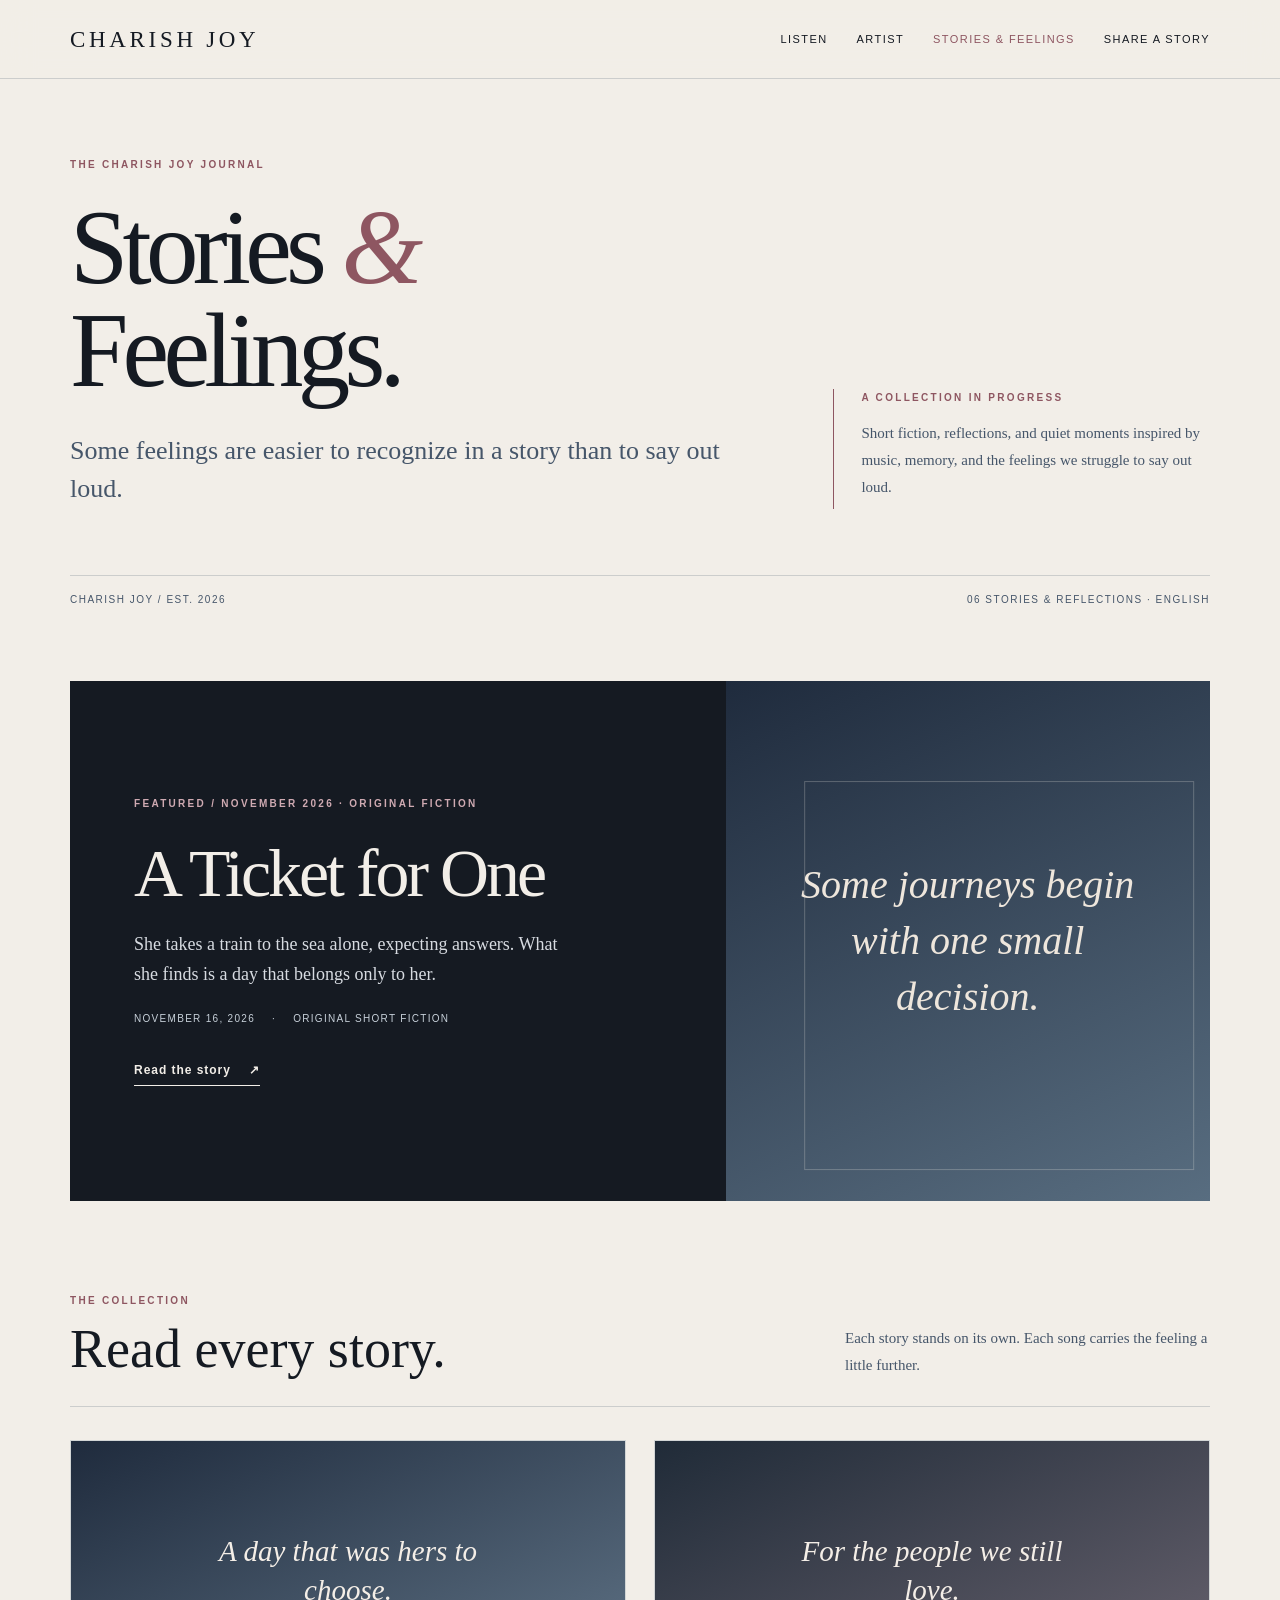
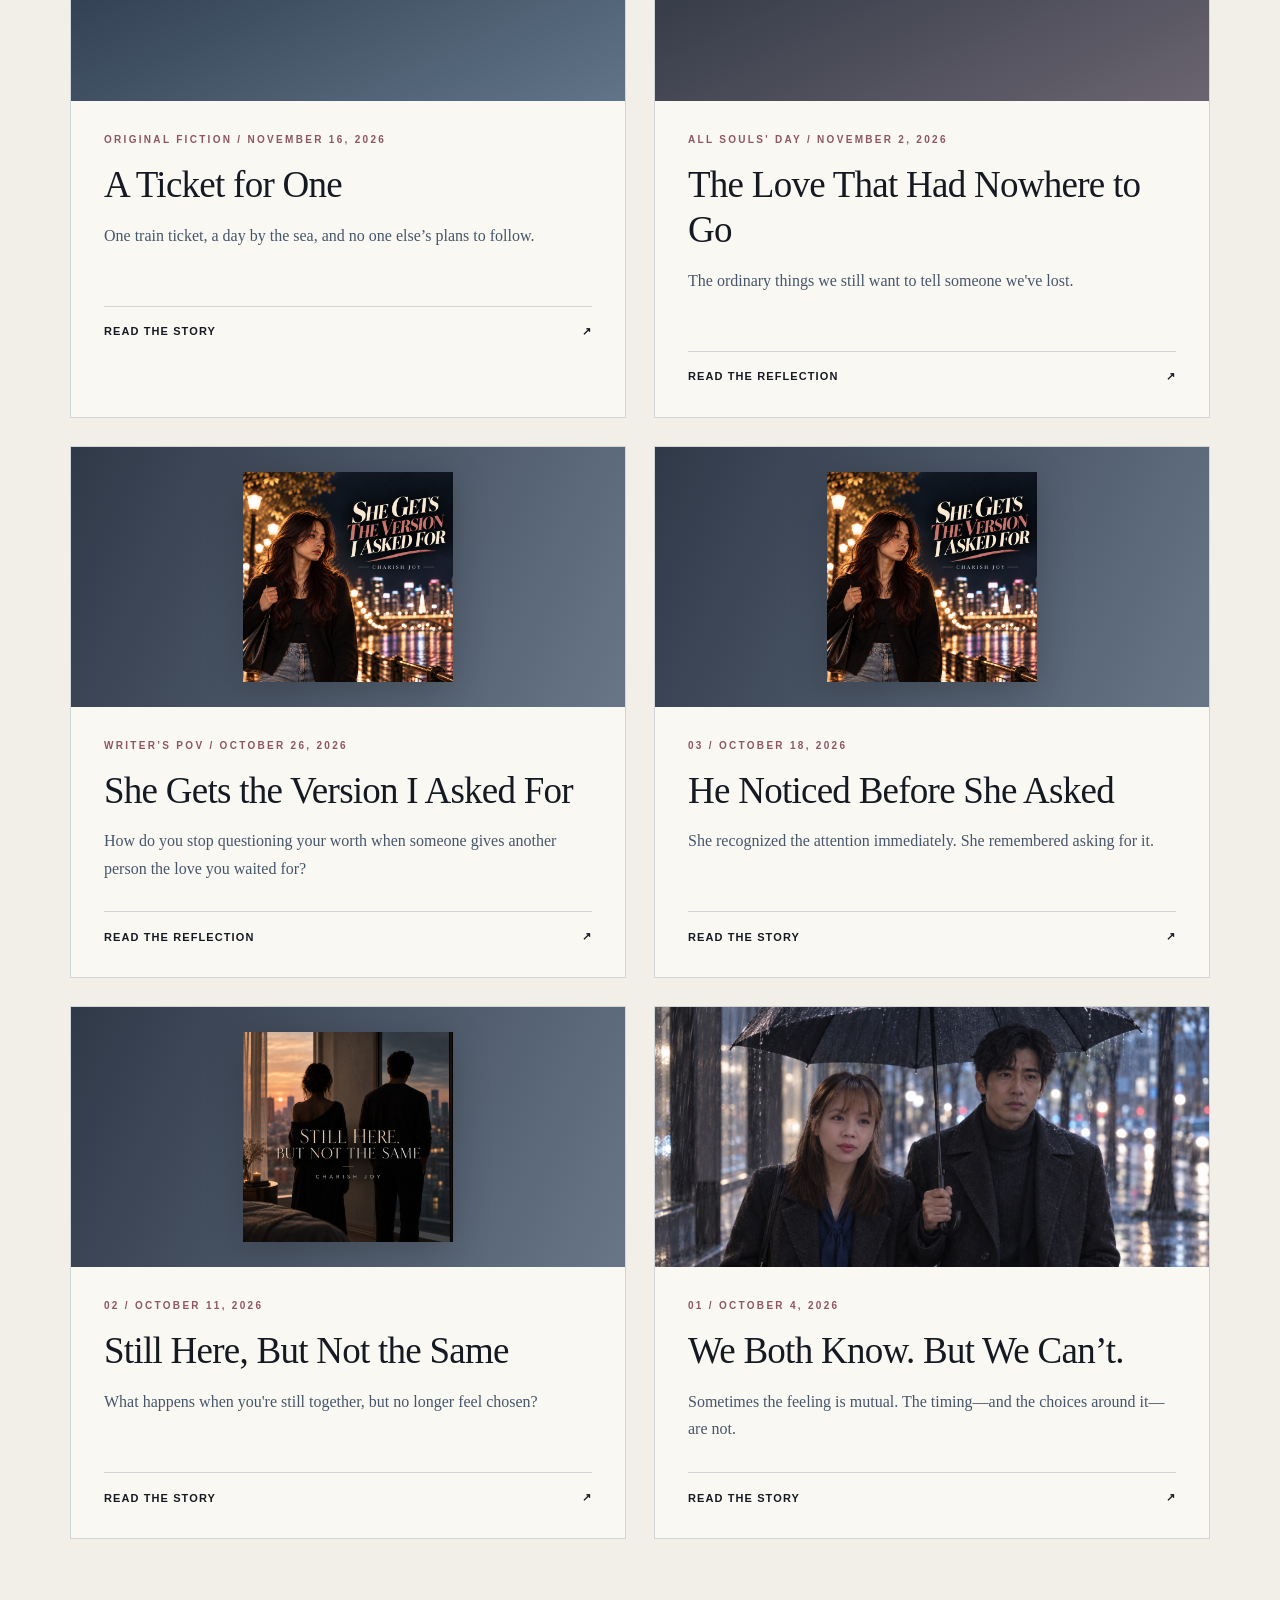
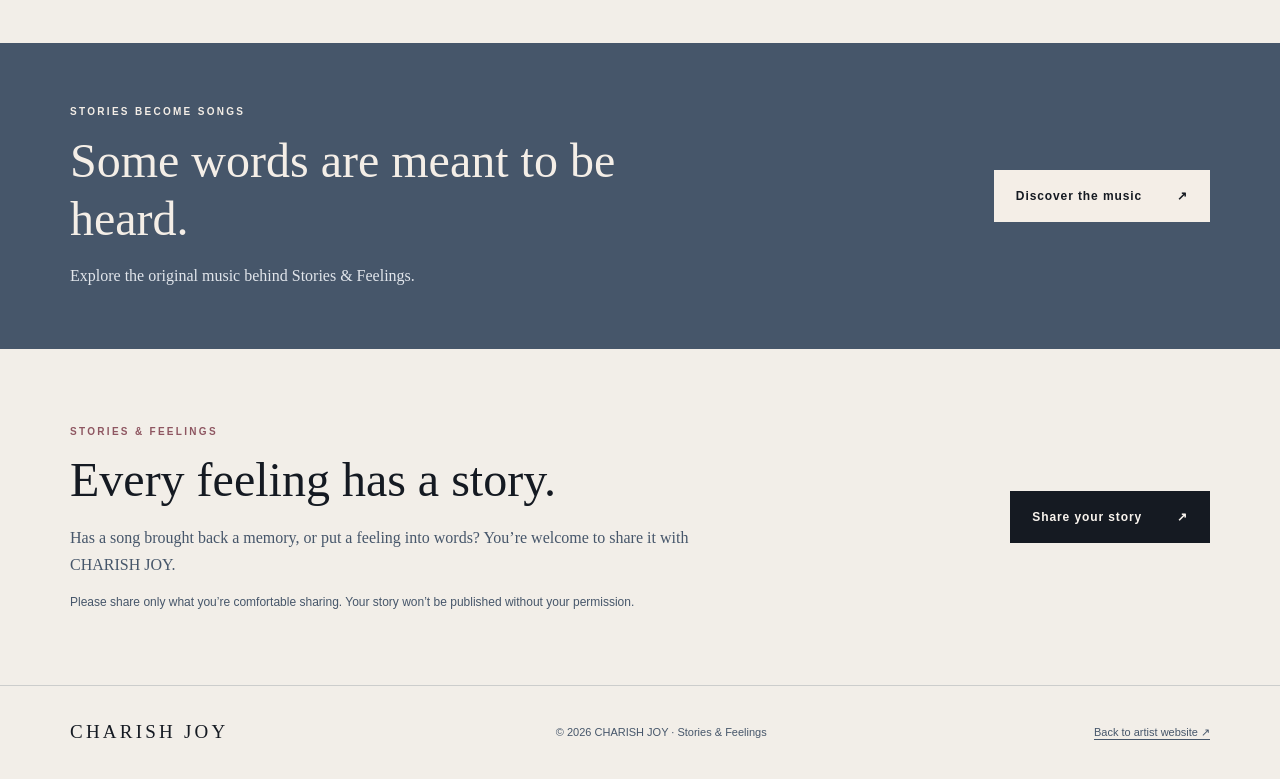
==== commit a4244b12: "Feature new story and update journal archive to six works" ====
--- a/stories.html
+++ b/stories.html
@@ -1,7 +1,8 @@
-<!doctype html><html lang="en"><head><meta charset="utf-8"><meta name="viewport" content="width=device-width,initial-scale=1"><title>Stories & Feelings | CHARISH JOY</title><meta name="description" content="Stories & Feelings by CHARISH JOY: an editorial collection of human stories behind original songs, including Still Here, But Not the Same and We Both Know."><link rel="canonical" href="https://charishjoy.com/stories.html"><meta property="og:site_name" content="CHARISH JOY"><meta property="og:url" content="https://charishjoy.com/stories.html"><script async src="https://www.googletagmanager.com/gtag/js?id=G-MBT4RNLGS8"></script><script>window.dataLayer=window.dataLayer||[];function gtag(){dataLayer.push(arguments)}gtag('js',new Date());gtag('config','G-MBT4RNLGS8');</script><link rel="stylesheet" href="assets/stories-journal.css"><meta property="og:title" content="Stories & Feelings | CHARISH JOY"><meta property="og:description" content="Stories & Feelings by CHARISH JOY: an editorial collection of human stories behind original songs, including Still Here, But Not the Same and We Both Know."><meta property="og:image" content="https://charishjoy.com/assets/still-here-cover.svg"><meta property="og:image:alt" content="CHARISH JOY official artist artwork"><meta name="twitter:card" content="summary_large_image"><meta name="twitter:title" content="Stories & Feelings | CHARISH JOY"><meta name="twitter:description" content="Stories & Feelings by CHARISH JOY: an editorial collection of human stories behind original songs, including Still Here, But Not the Same and We Both Know."><meta name="twitter:image" content="https://charishjoy.com/assets/still-here-cover.svg"><meta property="og:type" content="website" /></head><body><a class="skip" href="#main">Skip to content</a><header class="site-nav"><nav class="wrap nav-inner" aria-label="Main navigation"><a class="wordmark" href="/" aria-label="CHARISH JOY Home">CHARISH JOY</a><div class="nav-links"><a href="/#music">Listen</a><a href="/#about">Artist</a><a href="/stories.html" aria-current="page">Stories &amp; Feelings</a><a href="#share-your-story">Share a story</a></div></nav></header><main id="main"><section class="journal-hero"><div class="wrap"><div class="journal-headline"><div><span class="eyebrow wine">The CHARISH JOY journal</span><h1>Stories <em>&amp;</em><br>Feelings.</h1><p class="lead">Some feelings are easier to recognize in a story than to say out loud.</p></div><aside class="side-note"><span class="eyebrow wine">A collection in progress</span><p>Short fiction, reflections, and quiet moments inspired by music, memory, and the feelings we struggle to say out loud.</p></aside></div><div class="edition-line"><span>CHARISH JOY / EST. 2026</span><span>05 stories & reflections · English</span></div></div></section>
-<section class="wrap" aria-labelledby="featured-title"><div class="featured"><div class="featured-copy"><span class="eyebrow">Featured / All Souls' Day Edition</span><h2 id="featured-title">The Love That Had Nowhere to Go</h2><p>A visit to the cemetery becomes a conversation full of ordinary things still left to tell.</p><div class="featured-meta"><time datetime="2026-11-02">November 2, 2026</time><span>·</span><span>Original fictional reflection</span></div><a class="underlink" href="/story-the-love-that-had-nowhere-to-go.html">Read the reflection <span aria-hidden="true">↗</span></a></div><a class="featured-art" href="/story-the-love-that-had-nowhere-to-go.html" aria-label="Read The Love That Had Nowhere to Go" style="background:linear-gradient(150deg,#202b38,#4f5962);text-align:center;padding:48px 24px"><span style="position:relative;z-index:1;color:#eee6dc;font:italic clamp(25px,3.6vw,40px)/1.35 Georgia,serif;max-width:370px">The things I still wish I could tell you.</span></a></div></section>
+<!doctype html><html lang="en"><head><meta charset="utf-8"><meta name="viewport" content="width=device-width,initial-scale=1"><title>Stories & Feelings | CHARISH JOY</title><meta name="description" content="Stories & Feelings by CHARISH JOY: original short fiction and reflective writing about love, memory, change, and finding your own way."><link rel="canonical" href="https://charishjoy.com/stories.html"><meta property="og:site_name" content="CHARISH JOY"><meta property="og:url" content="https://charishjoy.com/stories.html"><script async src="https://www.googletagmanager.com/gtag/js?id=G-MBT4RNLGS8"></script><script>window.dataLayer=window.dataLayer||[];function gtag(){dataLayer.push(arguments)}gtag('js',new Date());gtag('config','G-MBT4RNLGS8');</script><link rel="stylesheet" href="assets/stories-journal.css"><meta property="og:title" content="Stories & Feelings | CHARISH JOY"><meta property="og:description" content="Stories & Feelings by CHARISH JOY: original short fiction and reflective writing about love, memory, change, and finding your own way."><meta property="og:image" content="https://charishjoy.com/assets/still-here-cover.svg"><meta property="og:image:alt" content="CHARISH JOY official artist artwork"><meta name="twitter:card" content="summary_large_image"><meta name="twitter:title" content="Stories & Feelings | CHARISH JOY"><meta name="twitter:description" content="Stories & Feelings by CHARISH JOY: original short fiction and reflective writing about love, memory, change, and finding your own way."><meta name="twitter:image" content="https://charishjoy.com/assets/still-here-cover.svg"><meta property="og:type" content="website" /></head><body><a class="skip" href="#main">Skip to content</a><header class="site-nav"><nav class="wrap nav-inner" aria-label="Main navigation"><a class="wordmark" href="/" aria-label="CHARISH JOY Home">CHARISH JOY</a><div class="nav-links"><a href="/#music">Listen</a><a href="/#about">Artist</a><a href="/stories.html" aria-current="page">Stories &amp; Feelings</a><a href="#share-your-story">Share a story</a></div></nav></header><main id="main"><section class="journal-hero"><div class="wrap"><div class="journal-headline"><div><span class="eyebrow wine">The CHARISH JOY journal</span><h1>Stories <em>&amp;</em><br>Feelings.</h1><p class="lead">Some feelings are easier to recognize in a story than to say out loud.</p></div><aside class="side-note"><span class="eyebrow wine">A collection in progress</span><p>Short fiction, reflections, and quiet moments inspired by music, memory, and the feelings we struggle to say out loud.</p></aside></div><div class="edition-line"><span>CHARISH JOY / EST. 2026</span><span>06 stories & reflections · English</span></div></div></section>
+<section class="wrap" aria-labelledby="featured-title"><div class="featured"><div class="featured-copy"><span class="eyebrow">Featured / November 2026 · Original Fiction</span><h2 id="featured-title">A Ticket for One</h2><p>She takes a train to the sea alone, expecting answers. What she finds is a day that belongs only to her.</p><div class="featured-meta"><time datetime="2026-11-16">November 16, 2026</time><span>·</span><span>Original short fiction</span></div><a class="underlink" href="/story-a-ticket-for-one.html">Read the story <span aria-hidden="true">↗</span></a></div><a class="featured-art" href="/story-a-ticket-for-one.html" aria-label="Read A Ticket for One" style="background:linear-gradient(155deg,#1f2b3d,#586d80);text-align:center;padding:48px 24px"><span style="position:relative;z-index:1;color:#eee6dc;font:italic clamp(24px,3.5vw,40px)/1.4 Georgia,serif;max-width:370px">Some journeys begin with one small decision.</span></a></div></section>
 <section class="collection" aria-labelledby="collection-title"><div class="wrap"><div class="section-head"><div><span class="eyebrow wine">The collection</span><h2 id="collection-title">Read every story.</h2></div><p>Each story stands on its own. Each song carries the feeling a little further.</p></div>
-<div class="story-grid"><a class="story-card" href="/story-the-love-that-had-nowhere-to-go.html"><div class="story-card-media" style="background:linear-gradient(155deg,#202b38,#6a6470);color:#f4eee7;padding:36px;text-align:center"><span style="font:italic 29px/1.35 Georgia,serif;max-width:310px">For the people we still love.</span></div><div class="story-card-content"><span class="eyebrow">All Souls' Day / November 2, 2026</span><h3>The Love That Had Nowhere to Go</h3><p>The ordinary things we still want to tell someone we've lost.</p><span class="readline">Read the reflection <span aria-hidden="true">↗</span></span></div></a>
+<div class="story-grid"><a class="story-card" href="/story-a-ticket-for-one.html"><div class="story-card-media" style="background:linear-gradient(155deg,#1f2b3d,#617588);color:#f4eee7;padding:36px;text-align:center"><span style="font:italic 29px/1.35 Georgia,serif;max-width:310px">A day that was hers to choose.</span></div><div class="story-card-content"><span class="eyebrow">Original Fiction / November 16, 2026</span><h3>A Ticket for One</h3><p>One train ticket, a day by the sea, and no one else’s plans to follow.</p><span class="readline">Read the story <span aria-hidden="true">↗</span></span></div></a>
+<a class="story-card" href="/story-the-love-that-had-nowhere-to-go.html"><div class="story-card-media" style="background:linear-gradient(155deg,#202b38,#6a6470);color:#f4eee7;padding:36px;text-align:center"><span style="font:italic 29px/1.35 Georgia,serif;max-width:310px">For the people we still love.</span></div><div class="story-card-content"><span class="eyebrow">All Souls' Day / November 2, 2026</span><h3>The Love That Had Nowhere to Go</h3><p>The ordinary things we still want to tell someone we've lost.</p><span class="readline">Read the reflection <span aria-hidden="true">↗</span></span></div></a>
 <a class="story-card" href="/writers-pov-she-gets-the-version-i-asked-for.html"><div class="story-card-media album"><img src="assets/she-gets-the-version-cover.svg" alt="She Gets the Version I Asked For — CHARISH JOY cover" width="1536" height="1536" loading="lazy"></div><div class="story-card-content"><span class="eyebrow">Writer’s POV / October 26, 2026</span><h3>She Gets the Version I Asked For</h3><p>How do you stop questioning your worth when someone gives another person the love you waited for?</p><span class="readline">Read the reflection <span aria-hidden="true">↗</span></span></div></a>
 <a class="story-card" href="/story-he-noticed-before-she-asked.html"><div class="story-card-media album"><img src="assets/she-gets-the-version-cover.svg" alt="She Gets the Version I Asked For — CHARISH JOY single artwork" width="1536" height="1536" loading="lazy"></div><div class="story-card-content"><span class="eyebrow">03 / October 18, 2026</span><h3>He Noticed Before She Asked</h3><p>She recognized the attention immediately. She remembered asking for it.</p><span class="readline">Read the story <span aria-hidden="true">↗</span></span></div></a>
 <a class="story-card" href="/story-still-here-but-not-the-same.html"><div class="story-card-media album"><img src="assets/still-here-cover.svg" alt="Still Here, But Not the Same album artwork" width="1536" height="1536" loading="lazy"></div><div class="story-card-content"><span class="eyebrow">02 / October 11, 2026</span><h3>Still Here, But Not the Same</h3><p>What happens when you're still together, but no longer feel chosen?</p><span class="readline">Read the story <span aria-hidden="true">↗</span></span></div></a>
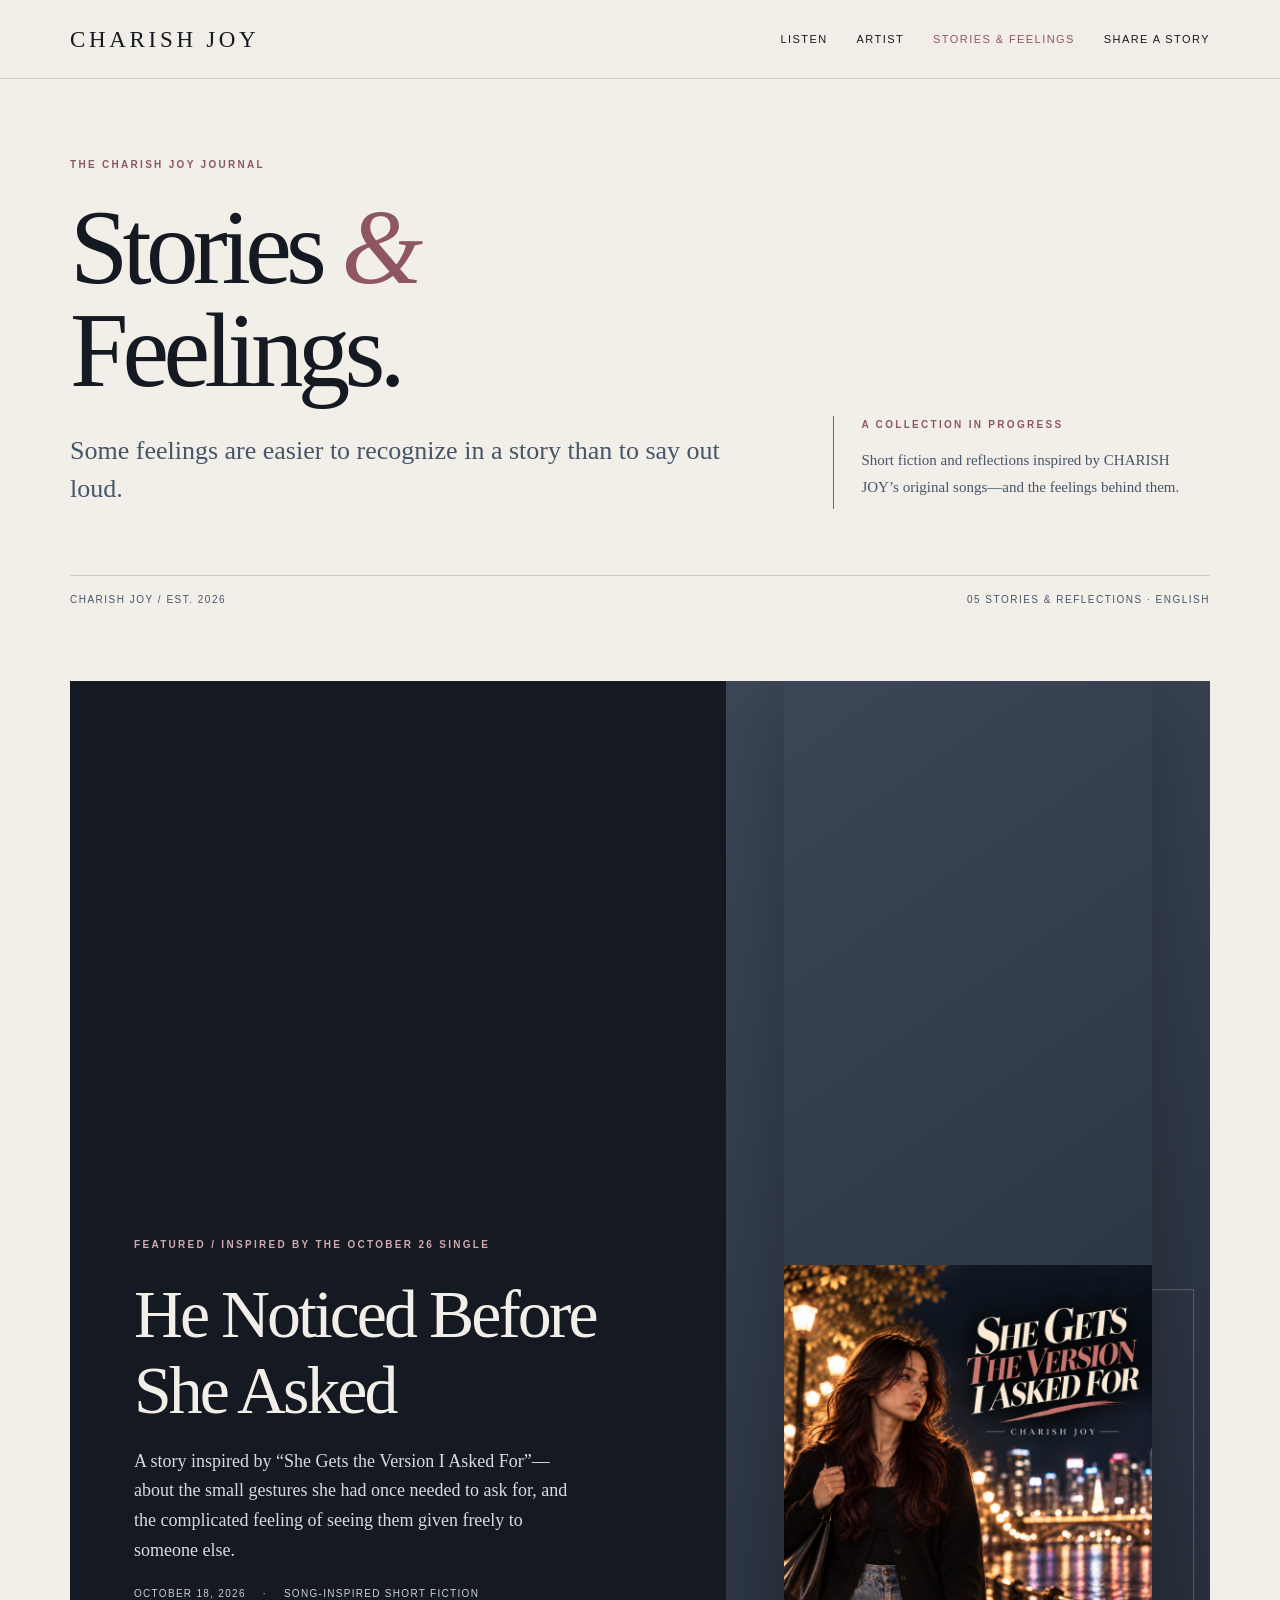
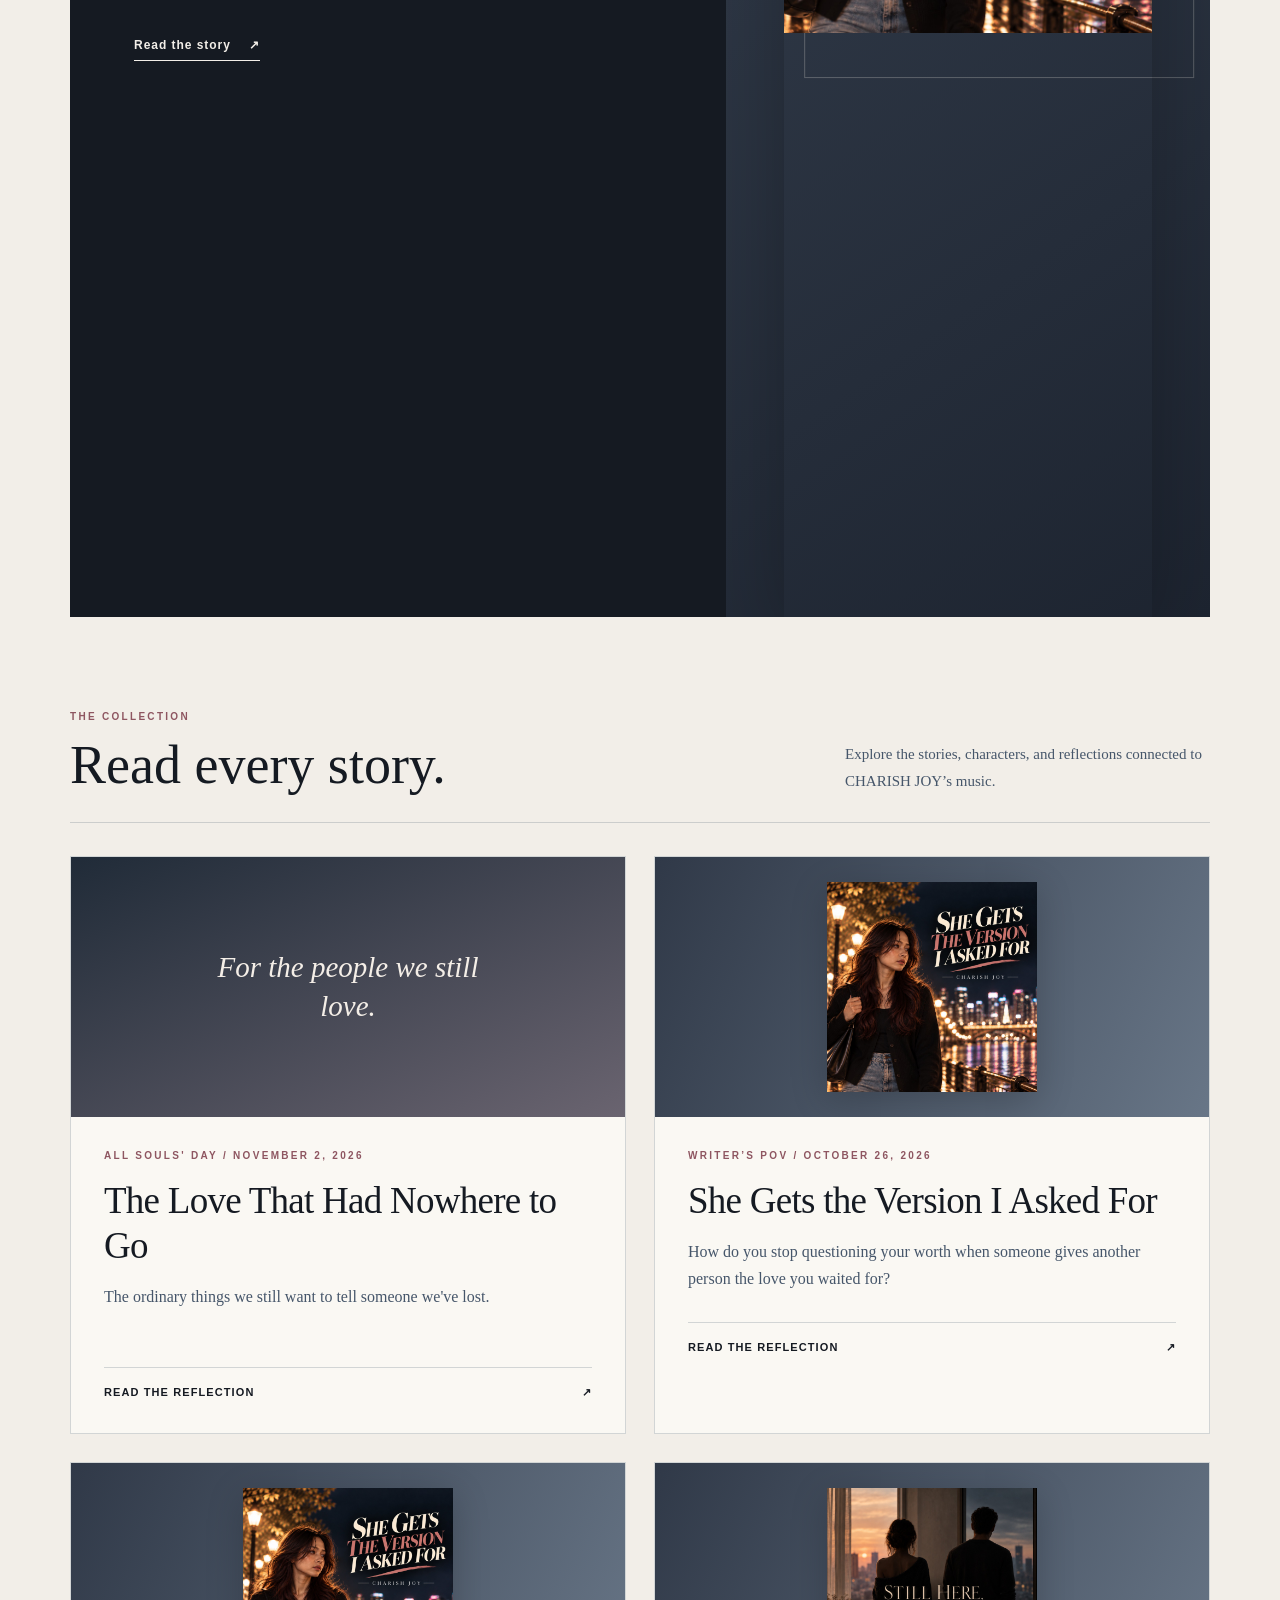
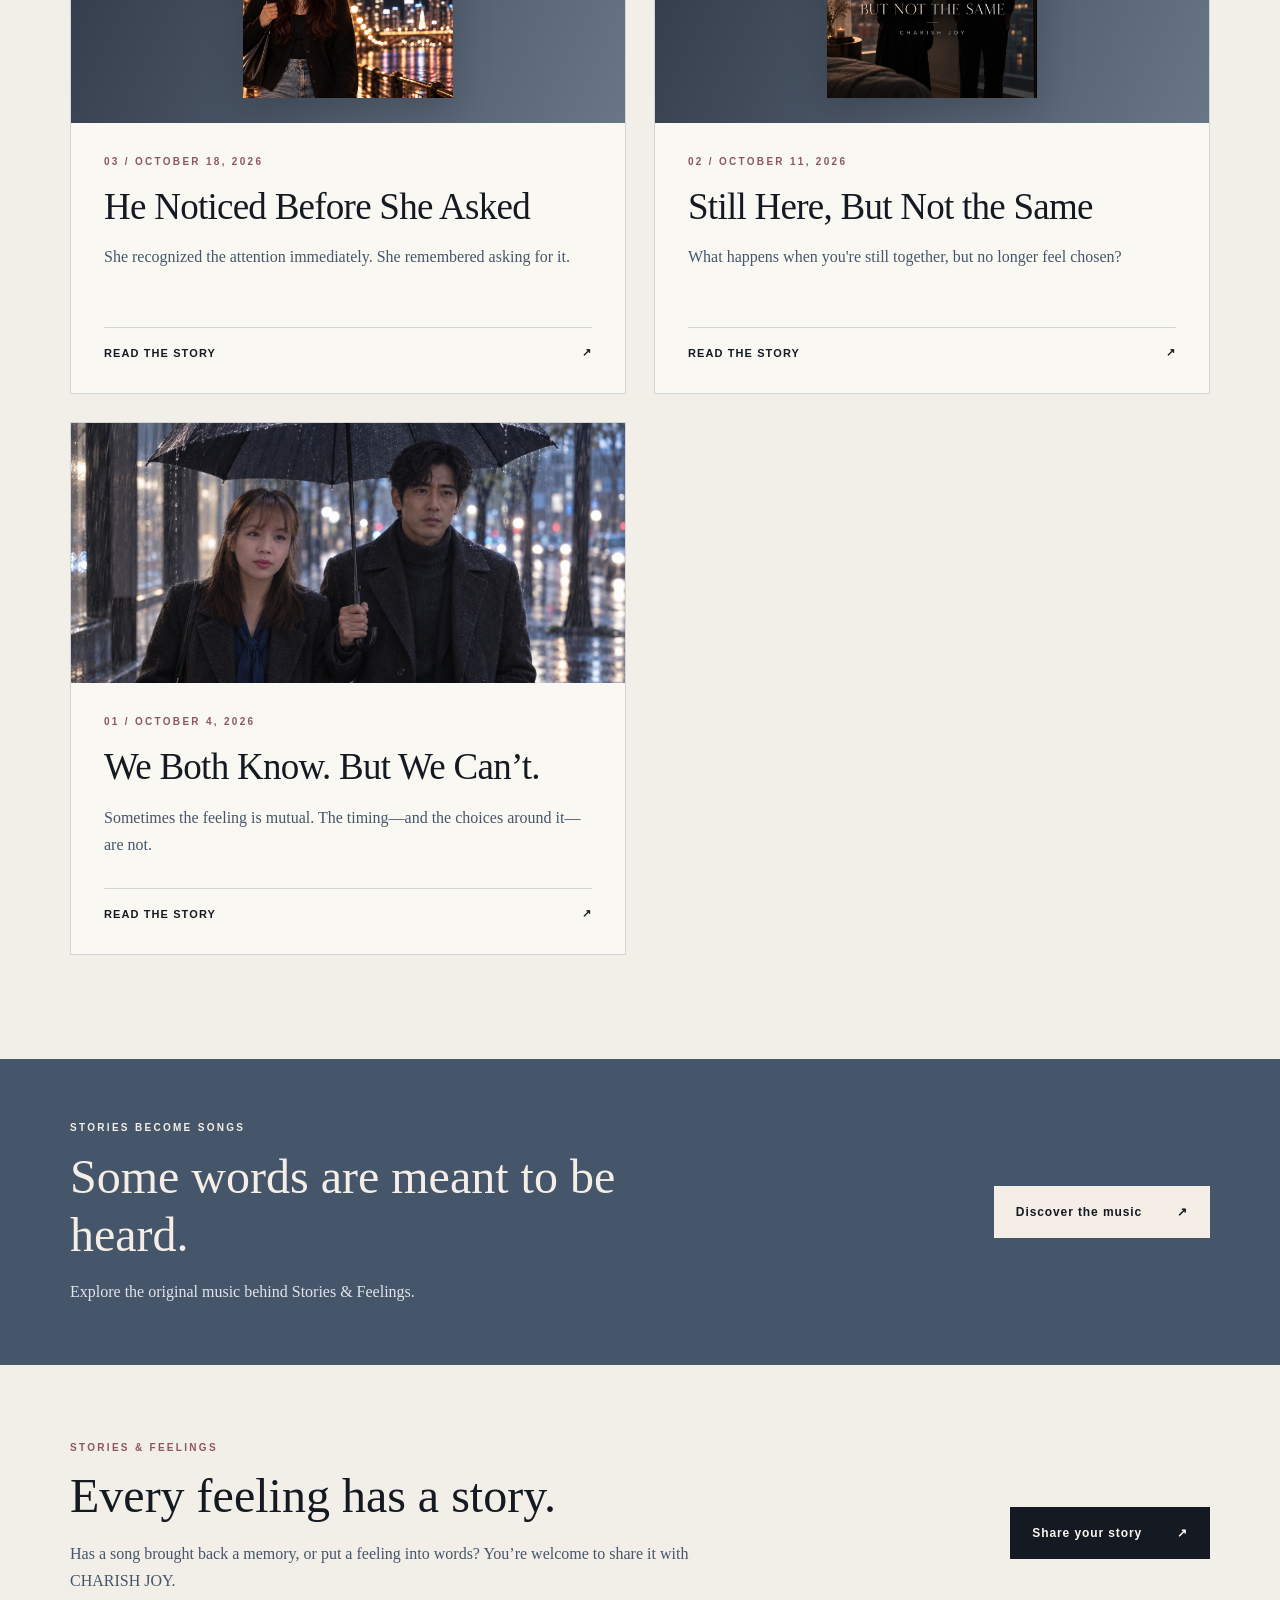
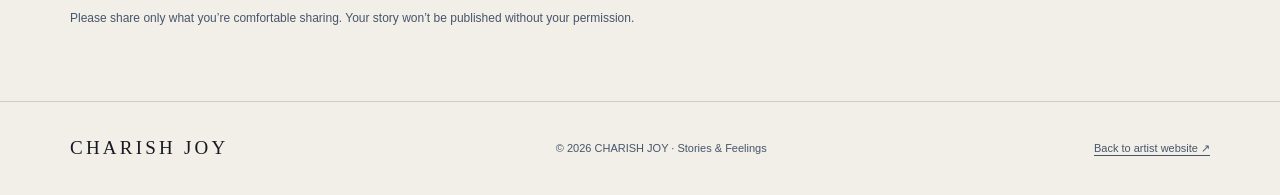
==== commit 141f790f: "Restore song-inspired editorial focus for Stories & Feelings" ====
--- a/stories.html
+++ b/stories.html
@@ -1,7 +1,7 @@
-<!doctype html><html lang="en"><head><meta charset="utf-8"><meta name="viewport" content="width=device-width,initial-scale=1"><title>Stories & Feelings | CHARISH JOY</title><meta name="description" content="Stories & Feelings by CHARISH JOY: original short fiction and reflective writing about love, memory, change, and finding your own way."><link rel="canonical" href="https://charishjoy.com/stories.html"><meta property="og:site_name" content="CHARISH JOY"><meta property="og:url" content="https://charishjoy.com/stories.html"><script async src="https://www.googletagmanager.com/gtag/js?id=G-MBT4RNLGS8"></script><script>window.dataLayer=window.dataLayer||[];function gtag(){dataLayer.push(arguments)}gtag('js',new Date());gtag('config','G-MBT4RNLGS8');</script><link rel="stylesheet" href="assets/stories-journal.css"><meta property="og:title" content="Stories & Feelings | CHARISH JOY"><meta property="og:description" content="Stories & Feelings by CHARISH JOY: original short fiction and reflective writing about love, memory, change, and finding your own way."><meta property="og:image" content="https://charishjoy.com/assets/still-here-cover.svg"><meta property="og:image:alt" content="CHARISH JOY official artist artwork"><meta name="twitter:card" content="summary_large_image"><meta name="twitter:title" content="Stories & Feelings | CHARISH JOY"><meta name="twitter:description" content="Stories & Feelings by CHARISH JOY: original short fiction and reflective writing about love, memory, change, and finding your own way."><meta name="twitter:image" content="https://charishjoy.com/assets/still-here-cover.svg"><meta property="og:type" content="website" /></head><body><a class="skip" href="#main">Skip to content</a><header class="site-nav"><nav class="wrap nav-inner" aria-label="Main navigation"><a class="wordmark" href="/" aria-label="CHARISH JOY Home">CHARISH JOY</a><div class="nav-links"><a href="/#music">Listen</a><a href="/#about">Artist</a><a href="/stories.html" aria-current="page">Stories &amp; Feelings</a><a href="#share-your-story">Share a story</a></div></nav></header><main id="main"><section class="journal-hero"><div class="wrap"><div class="journal-headline"><div><span class="eyebrow wine">The CHARISH JOY journal</span><h1>Stories <em>&amp;</em><br>Feelings.</h1><p class="lead">Some feelings are easier to recognize in a story than to say out loud.</p></div><aside class="side-note"><span class="eyebrow wine">A collection in progress</span><p>Short fiction, reflections, and quiet moments inspired by music, memory, and the feelings we struggle to say out loud.</p></aside></div><div class="edition-line"><span>CHARISH JOY / EST. 2026</span><span>06 stories & reflections · English</span></div></div></section>
-<section class="wrap" aria-labelledby="featured-title"><div class="featured"><div class="featured-copy"><span class="eyebrow">Featured / November 2026 · Original Fiction</span><h2 id="featured-title">A Ticket for One</h2><p>She takes a train to the sea alone, expecting answers. What she finds is a day that belongs only to her.</p><div class="featured-meta"><time datetime="2026-11-16">November 16, 2026</time><span>·</span><span>Original short fiction</span></div><a class="underlink" href="/story-a-ticket-for-one.html">Read the story <span aria-hidden="true">↗</span></a></div><a class="featured-art" href="/story-a-ticket-for-one.html" aria-label="Read A Ticket for One" style="background:linear-gradient(155deg,#1f2b3d,#586d80);text-align:center;padding:48px 24px"><span style="position:relative;z-index:1;color:#eee6dc;font:italic clamp(24px,3.5vw,40px)/1.4 Georgia,serif;max-width:370px">Some journeys begin with one small decision.</span></a></div></section>
-<section class="collection" aria-labelledby="collection-title"><div class="wrap"><div class="section-head"><div><span class="eyebrow wine">The collection</span><h2 id="collection-title">Read every story.</h2></div><p>Each story stands on its own. Each song carries the feeling a little further.</p></div>
-<div class="story-grid"><a class="story-card" href="/story-a-ticket-for-one.html"><div class="story-card-media" style="background:linear-gradient(155deg,#1f2b3d,#617588);color:#f4eee7;padding:36px;text-align:center"><span style="font:italic 29px/1.35 Georgia,serif;max-width:310px">A day that was hers to choose.</span></div><div class="story-card-content"><span class="eyebrow">Original Fiction / November 16, 2026</span><h3>A Ticket for One</h3><p>One train ticket, a day by the sea, and no one else’s plans to follow.</p><span class="readline">Read the story <span aria-hidden="true">↗</span></span></div></a>
+<!doctype html><html lang="en"><head><meta charset="utf-8"><meta name="viewport" content="width=device-width,initial-scale=1"><title>Stories & Feelings | CHARISH JOY</title><meta name="description" content="Stories & Feelings by CHARISH JOY: original short fiction and reflective writing about love, memory, change, and finding your own way."><link rel="canonical" href="https://charishjoy.com/stories.html"><meta property="og:site_name" content="CHARISH JOY"><meta property="og:url" content="https://charishjoy.com/stories.html"><script async src="https://www.googletagmanager.com/gtag/js?id=G-MBT4RNLGS8"></script><script>window.dataLayer=window.dataLayer||[];function gtag(){dataLayer.push(arguments)}gtag('js',new Date());gtag('config','G-MBT4RNLGS8');</script><link rel="stylesheet" href="assets/stories-journal.css"><meta property="og:title" content="Stories & Feelings | CHARISH JOY"><meta property="og:description" content="Stories & Feelings by CHARISH JOY: original short fiction and reflective writing about love, memory, change, and finding your own way."><meta property="og:image" content="https://charishjoy.com/assets/still-here-cover.svg"><meta property="og:image:alt" content="CHARISH JOY official artist artwork"><meta name="twitter:card" content="summary_large_image"><meta name="twitter:title" content="Stories & Feelings | CHARISH JOY"><meta name="twitter:description" content="Stories & Feelings by CHARISH JOY: original short fiction and reflective writing about love, memory, change, and finding your own way."><meta name="twitter:image" content="https://charishjoy.com/assets/still-here-cover.svg"><meta property="og:type" content="website" /></head><body><a class="skip" href="#main">Skip to content</a><header class="site-nav"><nav class="wrap nav-inner" aria-label="Main navigation"><a class="wordmark" href="/" aria-label="CHARISH JOY Home">CHARISH JOY</a><div class="nav-links"><a href="/#music">Listen</a><a href="/#about">Artist</a><a href="/stories.html" aria-current="page">Stories &amp; Feelings</a><a href="#share-your-story">Share a story</a></div></nav></header><main id="main"><section class="journal-hero"><div class="wrap"><div class="journal-headline"><div><span class="eyebrow wine">The CHARISH JOY journal</span><h1>Stories <em>&amp;</em><br>Feelings.</h1><p class="lead">Some feelings are easier to recognize in a story than to say out loud.</p></div><aside class="side-note"><span class="eyebrow wine">A collection in progress</span><p>Short fiction and reflections inspired by CHARISH JOY’s original songs—and the feelings behind them.</p></aside></div><div class="edition-line"><span>CHARISH JOY / EST. 2026</span><span>05 stories & reflections · English</span></div></div></section>
+<section class="wrap" aria-labelledby="featured-title"><div class="featured"><div class="featured-copy"><span class="eyebrow">Featured / Inspired by the October 26 single</span><h2 id="featured-title">He Noticed Before She Asked</h2><p>A story inspired by “She Gets the Version I Asked For”—about the small gestures she had once needed to ask for, and the complicated feeling of seeing them given freely to someone else.</p><div class="featured-meta"><time datetime="2026-10-18">October 18, 2026</time><span>·</span><span>Song-inspired short fiction</span></div><a class="underlink" href="/story-he-noticed-before-she-asked.html">Read the story <span aria-hidden="true">↗</span></a></div><a class="featured-art" href="/story-he-noticed-before-she-asked.html" aria-label="Read He Noticed Before She Asked"><img src="assets/she-gets-the-version-cover.svg" alt="She Gets the Version I Asked For — CHARISH JOY single artwork" width="1536" height="1536" loading="lazy"></a></div></section>
+<section class="collection" aria-labelledby="collection-title"><div class="wrap"><div class="section-head"><div><span class="eyebrow wine">The collection</span><h2 id="collection-title">Read every story.</h2></div><p>Explore the stories, characters, and reflections connected to CHARISH JOY’s music.</p></div>
+<div class="story-grid">
 <a class="story-card" href="/story-the-love-that-had-nowhere-to-go.html"><div class="story-card-media" style="background:linear-gradient(155deg,#202b38,#6a6470);color:#f4eee7;padding:36px;text-align:center"><span style="font:italic 29px/1.35 Georgia,serif;max-width:310px">For the people we still love.</span></div><div class="story-card-content"><span class="eyebrow">All Souls' Day / November 2, 2026</span><h3>The Love That Had Nowhere to Go</h3><p>The ordinary things we still want to tell someone we've lost.</p><span class="readline">Read the reflection <span aria-hidden="true">↗</span></span></div></a>
 <a class="story-card" href="/writers-pov-she-gets-the-version-i-asked-for.html"><div class="story-card-media album"><img src="assets/she-gets-the-version-cover.svg" alt="She Gets the Version I Asked For — CHARISH JOY cover" width="1536" height="1536" loading="lazy"></div><div class="story-card-content"><span class="eyebrow">Writer’s POV / October 26, 2026</span><h3>She Gets the Version I Asked For</h3><p>How do you stop questioning your worth when someone gives another person the love you waited for?</p><span class="readline">Read the reflection <span aria-hidden="true">↗</span></span></div></a>
 <a class="story-card" href="/story-he-noticed-before-she-asked.html"><div class="story-card-media album"><img src="assets/she-gets-the-version-cover.svg" alt="She Gets the Version I Asked For — CHARISH JOY single artwork" width="1536" height="1536" loading="lazy"></div><div class="story-card-content"><span class="eyebrow">03 / October 18, 2026</span><h3>He Noticed Before She Asked</h3><p>She recognized the attention immediately. She remembered asking for it.</p><span class="readline">Read the story <span aria-hidden="true">↗</span></span></div></a>
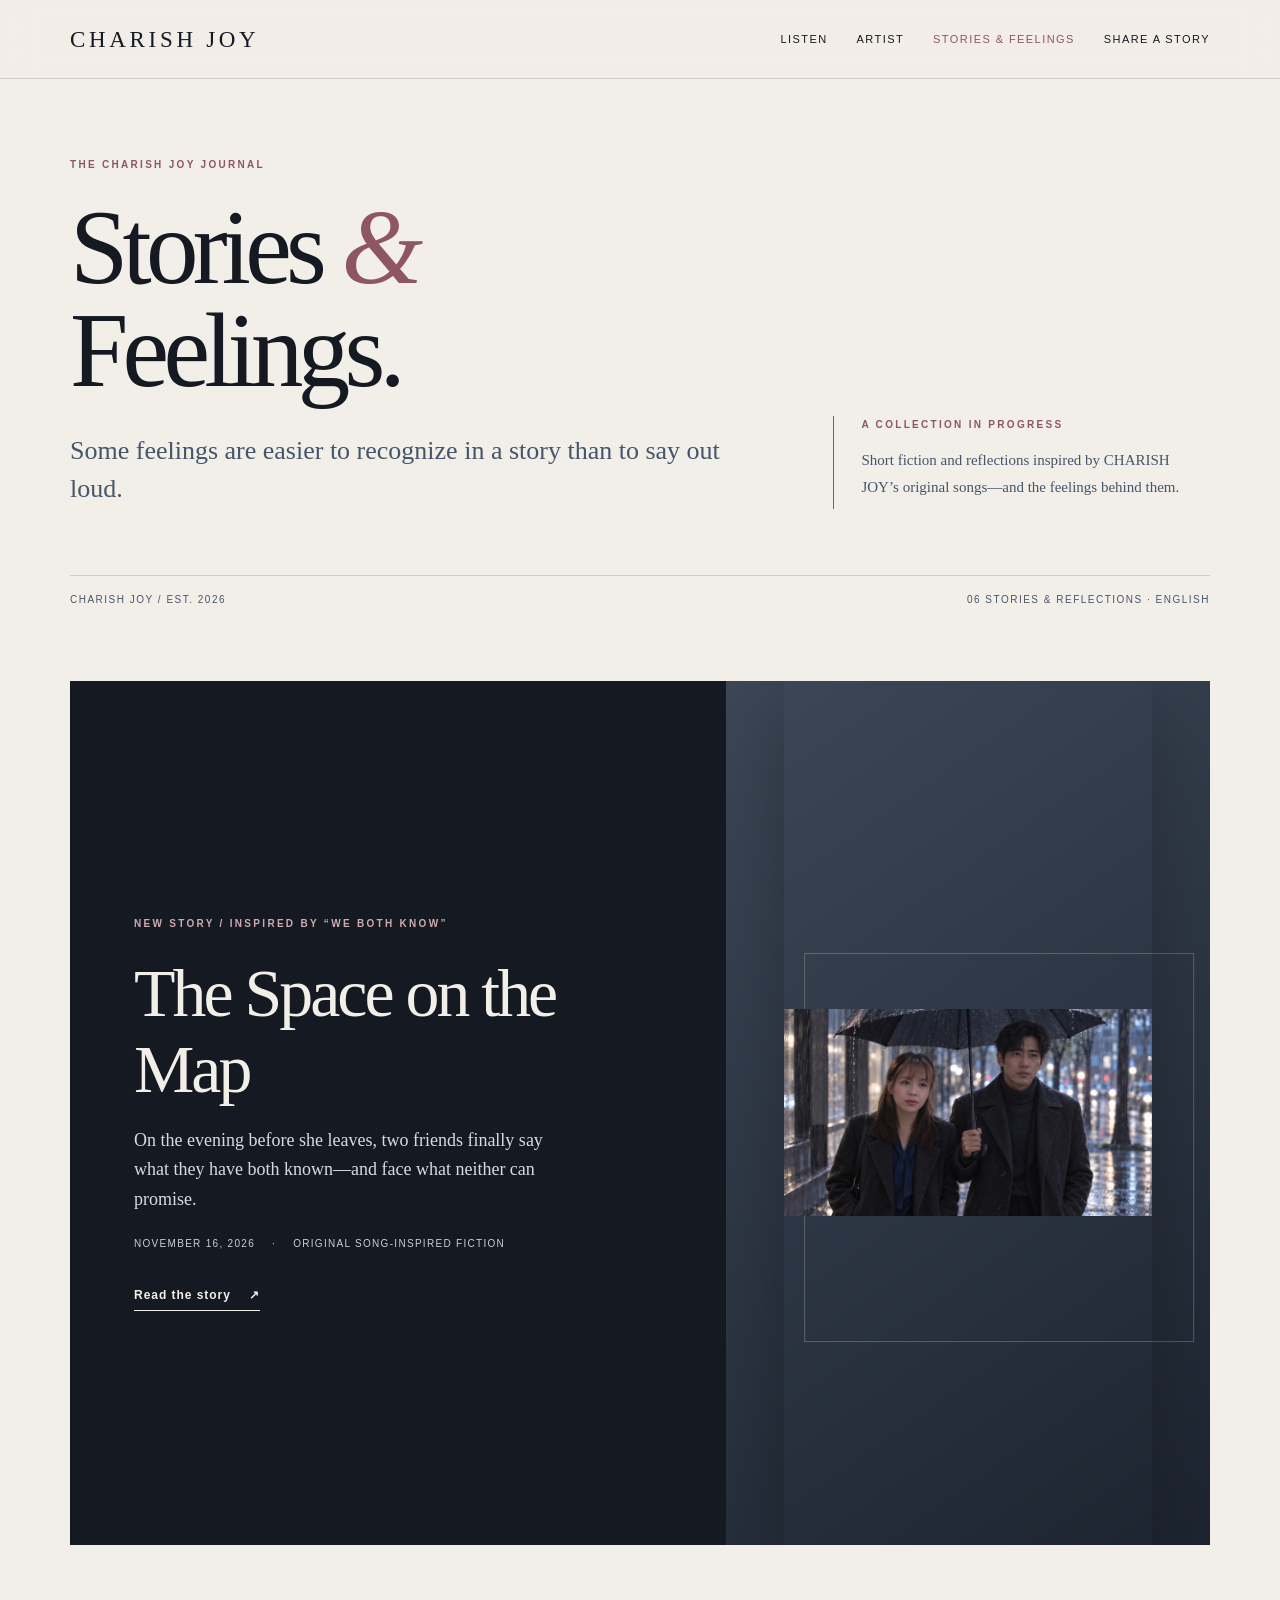
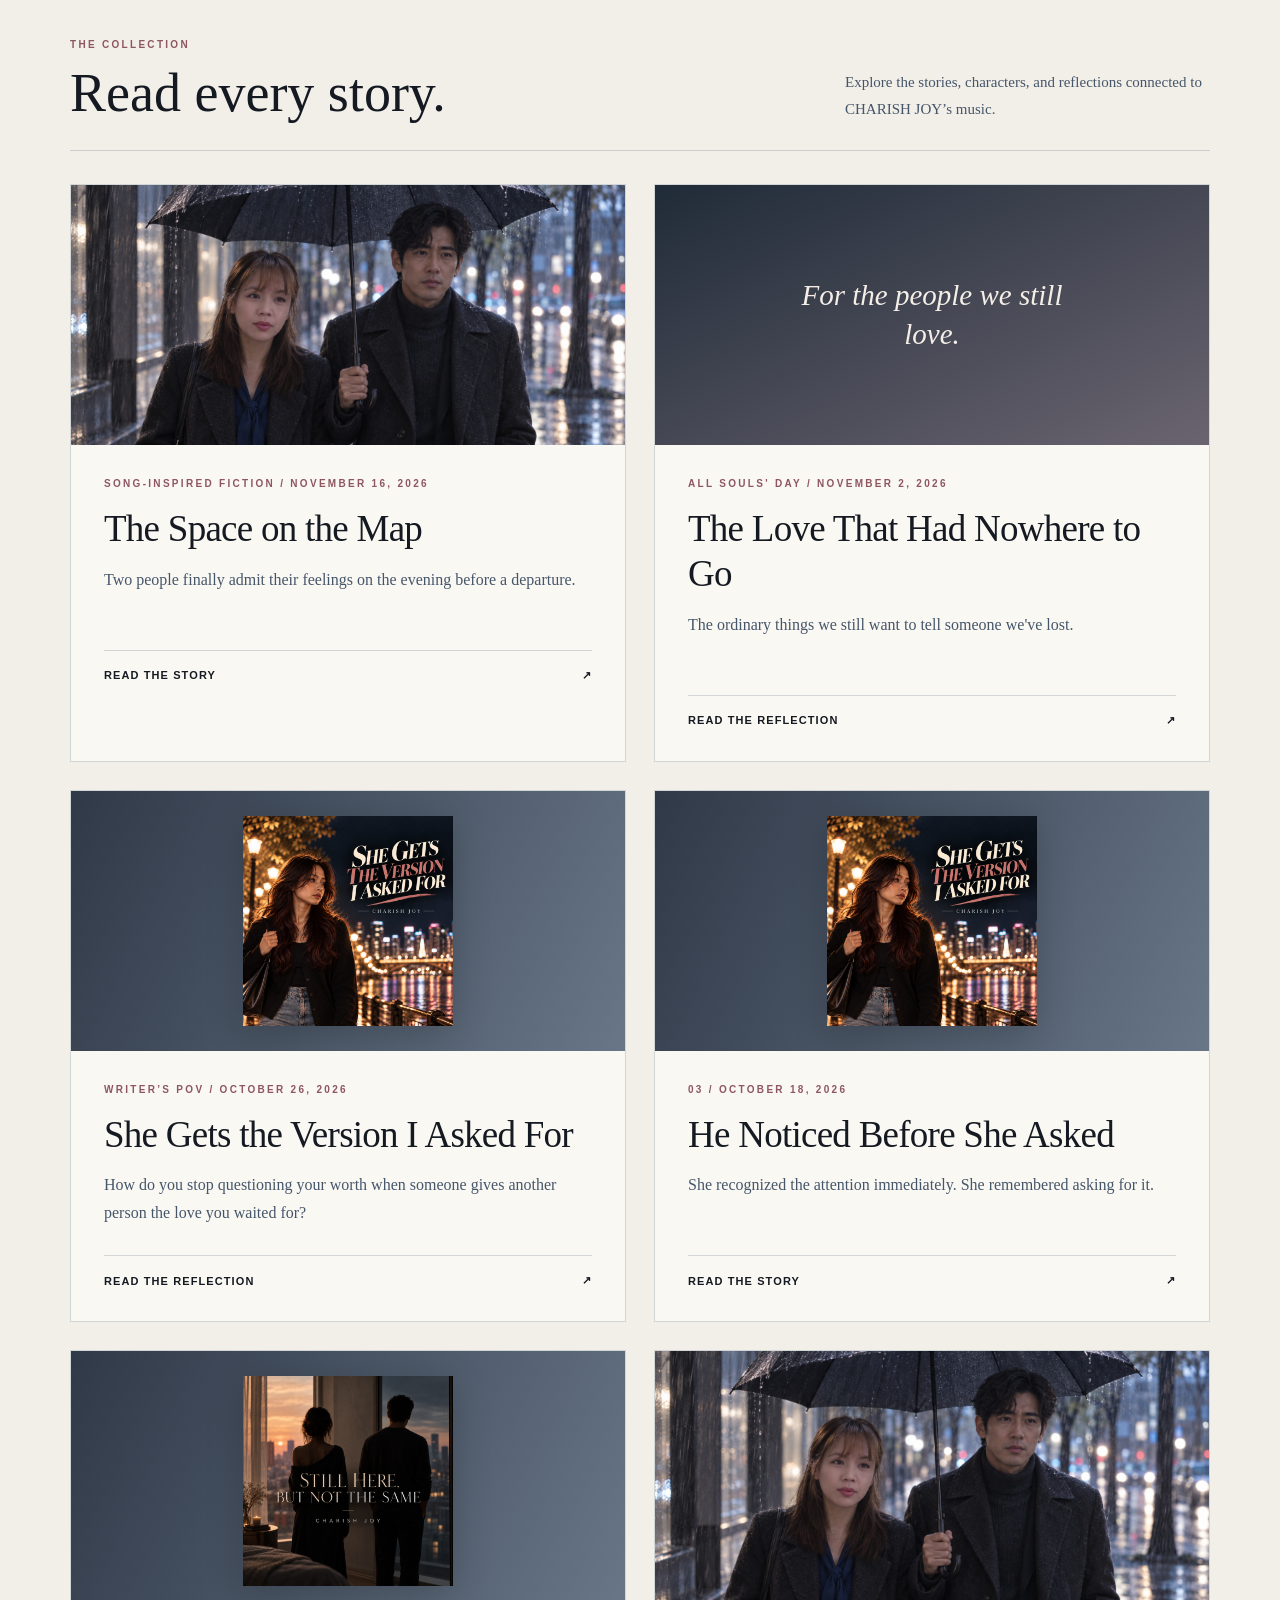
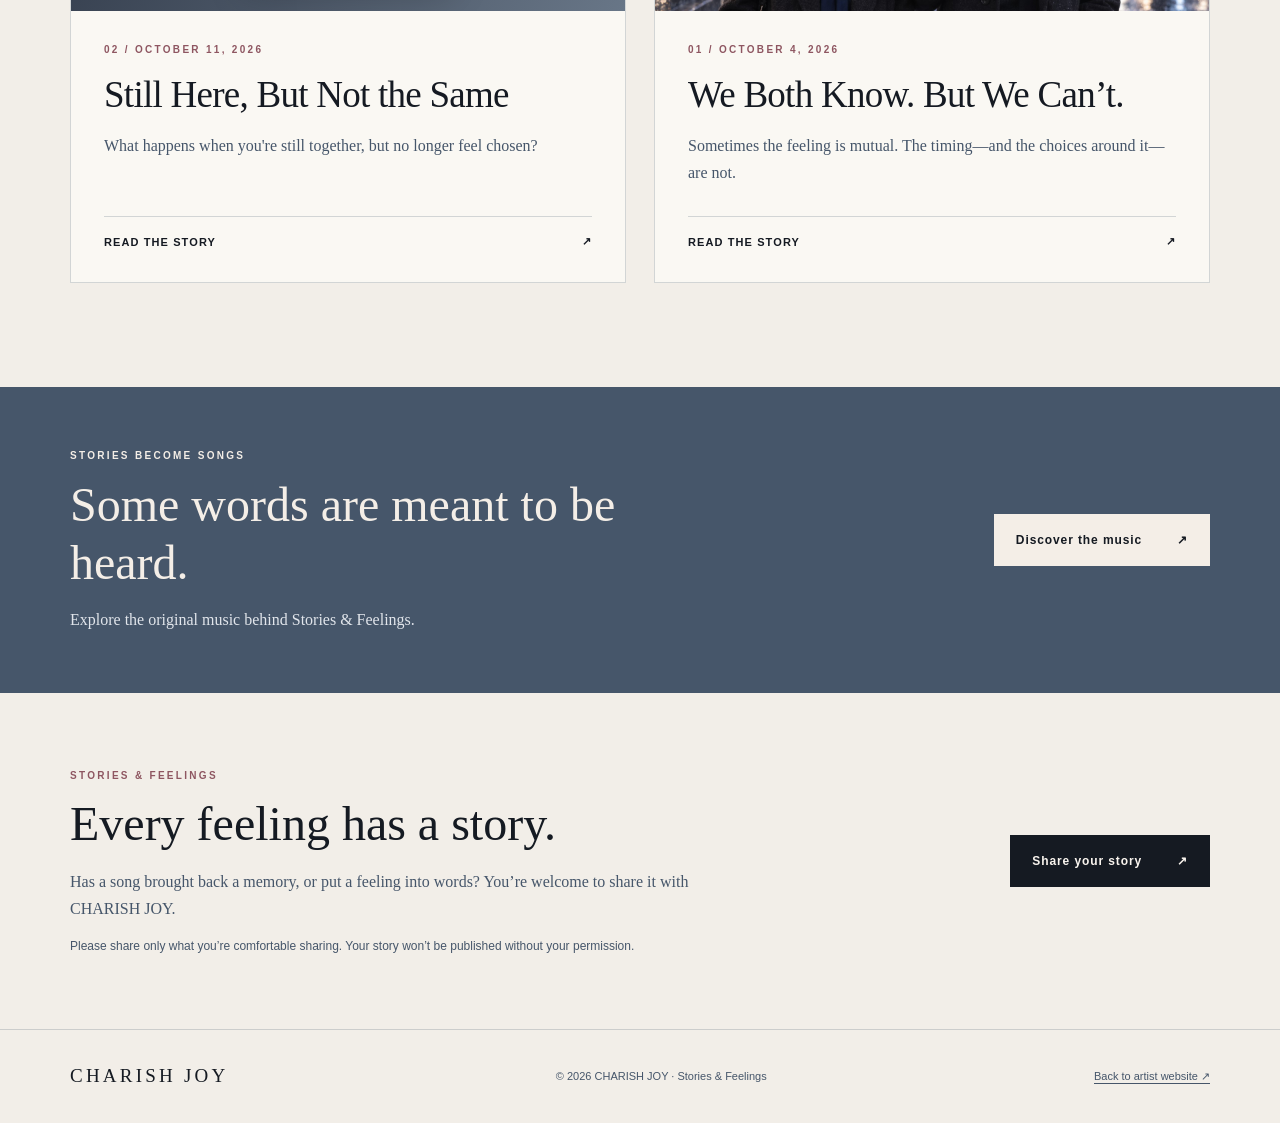
==== commit df80df73: "Add new We Both Know companion story to journal and feature" ====
--- a/stories.html
+++ b/stories.html
@@ -1,7 +1,8 @@
-<!doctype html><html lang="en"><head><meta charset="utf-8"><meta name="viewport" content="width=device-width,initial-scale=1"><title>Stories & Feelings | CHARISH JOY</title><meta name="description" content="Stories & Feelings by CHARISH JOY: original short fiction and reflective writing about love, memory, change, and finding your own way."><link rel="canonical" href="https://charishjoy.com/stories.html"><meta property="og:site_name" content="CHARISH JOY"><meta property="og:url" content="https://charishjoy.com/stories.html"><script async src="https://www.googletagmanager.com/gtag/js?id=G-MBT4RNLGS8"></script><script>window.dataLayer=window.dataLayer||[];function gtag(){dataLayer.push(arguments)}gtag('js',new Date());gtag('config','G-MBT4RNLGS8');</script><link rel="stylesheet" href="assets/stories-journal.css"><meta property="og:title" content="Stories & Feelings | CHARISH JOY"><meta property="og:description" content="Stories & Feelings by CHARISH JOY: original short fiction and reflective writing about love, memory, change, and finding your own way."><meta property="og:image" content="https://charishjoy.com/assets/still-here-cover.svg"><meta property="og:image:alt" content="CHARISH JOY official artist artwork"><meta name="twitter:card" content="summary_large_image"><meta name="twitter:title" content="Stories & Feelings | CHARISH JOY"><meta name="twitter:description" content="Stories & Feelings by CHARISH JOY: original short fiction and reflective writing about love, memory, change, and finding your own way."><meta name="twitter:image" content="https://charishjoy.com/assets/still-here-cover.svg"><meta property="og:type" content="website" /></head><body><a class="skip" href="#main">Skip to content</a><header class="site-nav"><nav class="wrap nav-inner" aria-label="Main navigation"><a class="wordmark" href="/" aria-label="CHARISH JOY Home">CHARISH JOY</a><div class="nav-links"><a href="/#music">Listen</a><a href="/#about">Artist</a><a href="/stories.html" aria-current="page">Stories &amp; Feelings</a><a href="#share-your-story">Share a story</a></div></nav></header><main id="main"><section class="journal-hero"><div class="wrap"><div class="journal-headline"><div><span class="eyebrow wine">The CHARISH JOY journal</span><h1>Stories <em>&amp;</em><br>Feelings.</h1><p class="lead">Some feelings are easier to recognize in a story than to say out loud.</p></div><aside class="side-note"><span class="eyebrow wine">A collection in progress</span><p>Short fiction and reflections inspired by CHARISH JOY’s original songs—and the feelings behind them.</p></aside></div><div class="edition-line"><span>CHARISH JOY / EST. 2026</span><span>05 stories & reflections · English</span></div></div></section>
-<section class="wrap" aria-labelledby="featured-title"><div class="featured"><div class="featured-copy"><span class="eyebrow">Featured / Inspired by the October 26 single</span><h2 id="featured-title">He Noticed Before She Asked</h2><p>A story inspired by “She Gets the Version I Asked For”—about the small gestures she had once needed to ask for, and the complicated feeling of seeing them given freely to someone else.</p><div class="featured-meta"><time datetime="2026-10-18">October 18, 2026</time><span>·</span><span>Song-inspired short fiction</span></div><a class="underlink" href="/story-he-noticed-before-she-asked.html">Read the story <span aria-hidden="true">↗</span></a></div><a class="featured-art" href="/story-he-noticed-before-she-asked.html" aria-label="Read He Noticed Before She Asked"><img src="assets/she-gets-the-version-cover.svg" alt="She Gets the Version I Asked For — CHARISH JOY single artwork" width="1536" height="1536" loading="lazy"></a></div></section>
+<!doctype html><html lang="en"><head><meta charset="utf-8"><meta name="viewport" content="width=device-width,initial-scale=1"><title>Stories & Feelings | CHARISH JOY</title><meta name="description" content="Stories & Feelings by CHARISH JOY: original short fiction and reflective writing about love, memory, change, and finding your own way."><link rel="canonical" href="https://charishjoy.com/stories.html"><meta property="og:site_name" content="CHARISH JOY"><meta property="og:url" content="https://charishjoy.com/stories.html"><script async src="https://www.googletagmanager.com/gtag/js?id=G-MBT4RNLGS8"></script><script>window.dataLayer=window.dataLayer||[];function gtag(){dataLayer.push(arguments)}gtag('js',new Date());gtag('config','G-MBT4RNLGS8');</script><link rel="stylesheet" href="assets/stories-journal.css"><meta property="og:title" content="Stories & Feelings | CHARISH JOY"><meta property="og:description" content="Stories & Feelings by CHARISH JOY: original short fiction and reflective writing about love, memory, change, and finding your own way."><meta property="og:image" content="https://charishjoy.com/assets/still-here-cover.svg"><meta property="og:image:alt" content="CHARISH JOY official artist artwork"><meta name="twitter:card" content="summary_large_image"><meta name="twitter:title" content="Stories & Feelings | CHARISH JOY"><meta name="twitter:description" content="Stories & Feelings by CHARISH JOY: original short fiction and reflective writing about love, memory, change, and finding your own way."><meta name="twitter:image" content="https://charishjoy.com/assets/still-here-cover.svg"><meta property="og:type" content="website" /></head><body><a class="skip" href="#main">Skip to content</a><header class="site-nav"><nav class="wrap nav-inner" aria-label="Main navigation"><a class="wordmark" href="/" aria-label="CHARISH JOY Home">CHARISH JOY</a><div class="nav-links"><a href="/#music">Listen</a><a href="/#about">Artist</a><a href="/stories.html" aria-current="page">Stories &amp; Feelings</a><a href="#share-your-story">Share a story</a></div></nav></header><main id="main"><section class="journal-hero"><div class="wrap"><div class="journal-headline"><div><span class="eyebrow wine">The CHARISH JOY journal</span><h1>Stories <em>&amp;</em><br>Feelings.</h1><p class="lead">Some feelings are easier to recognize in a story than to say out loud.</p></div><aside class="side-note"><span class="eyebrow wine">A collection in progress</span><p>Short fiction and reflections inspired by CHARISH JOY’s original songs—and the feelings behind them.</p></aside></div><div class="edition-line"><span>CHARISH JOY / EST. 2026</span><span>06 stories & reflections · English</span></div></div></section>
+<section class="wrap" aria-labelledby="featured-title"><div class="featured"><div class="featured-copy"><span class="eyebrow">New story / Inspired by “We Both Know”</span><h2 id="featured-title">The Space on the Map</h2><p>On the evening before she leaves, two friends finally say what they have both known—and face what neither can promise.</p><div class="featured-meta"><time datetime="2026-11-16">November 16, 2026</time><span>·</span><span>Original song-inspired fiction</span></div><a class="underlink" href="/story-the-space-on-the-map.html">Read the story <span aria-hidden="true">↗</span></a></div><a class="featured-art" href="/story-the-space-on-the-map.html" aria-label="Read The Space on the Map"><img src="assets/we-both-know-story.svg" alt="Cinematic artwork for We Both Know by CHARISH JOY" width="1536" height="864" loading="lazy"></a></div></section>
 <section class="collection" aria-labelledby="collection-title"><div class="wrap"><div class="section-head"><div><span class="eyebrow wine">The collection</span><h2 id="collection-title">Read every story.</h2></div><p>Explore the stories, characters, and reflections connected to CHARISH JOY’s music.</p></div>
-<div class="story-grid">
+<div class="story-grid"><a class="story-card" href="/story-the-space-on-the-map.html"><div class="story-card-media"><img src="assets/we-both-know-story.svg" alt="We Both Know inspired cinematic artwork" width="1536" height="864" loading="lazy"></div><div class="story-card-content"><span class="eyebrow">Song-inspired fiction / November 16, 2026</span><h3>The Space on the Map</h3><p>Two people finally admit their feelings on the evening before a departure.</p><span class="readline">Read the story <span aria-hidden="true">↗</span></span></div></a>
+
 <a class="story-card" href="/story-the-love-that-had-nowhere-to-go.html"><div class="story-card-media" style="background:linear-gradient(155deg,#202b38,#6a6470);color:#f4eee7;padding:36px;text-align:center"><span style="font:italic 29px/1.35 Georgia,serif;max-width:310px">For the people we still love.</span></div><div class="story-card-content"><span class="eyebrow">All Souls' Day / November 2, 2026</span><h3>The Love That Had Nowhere to Go</h3><p>The ordinary things we still want to tell someone we've lost.</p><span class="readline">Read the reflection <span aria-hidden="true">↗</span></span></div></a>
 <a class="story-card" href="/writers-pov-she-gets-the-version-i-asked-for.html"><div class="story-card-media album"><img src="assets/she-gets-the-version-cover.svg" alt="She Gets the Version I Asked For — CHARISH JOY cover" width="1536" height="1536" loading="lazy"></div><div class="story-card-content"><span class="eyebrow">Writer’s POV / October 26, 2026</span><h3>She Gets the Version I Asked For</h3><p>How do you stop questioning your worth when someone gives another person the love you waited for?</p><span class="readline">Read the reflection <span aria-hidden="true">↗</span></span></div></a>
 <a class="story-card" href="/story-he-noticed-before-she-asked.html"><div class="story-card-media album"><img src="assets/she-gets-the-version-cover.svg" alt="She Gets the Version I Asked For — CHARISH JOY single artwork" width="1536" height="1536" loading="lazy"></div><div class="story-card-content"><span class="eyebrow">03 / October 18, 2026</span><h3>He Noticed Before She Asked</h3><p>She recognized the attention immediately. She remembered asking for it.</p><span class="readline">Read the story <span aria-hidden="true">↗</span></span></div></a>
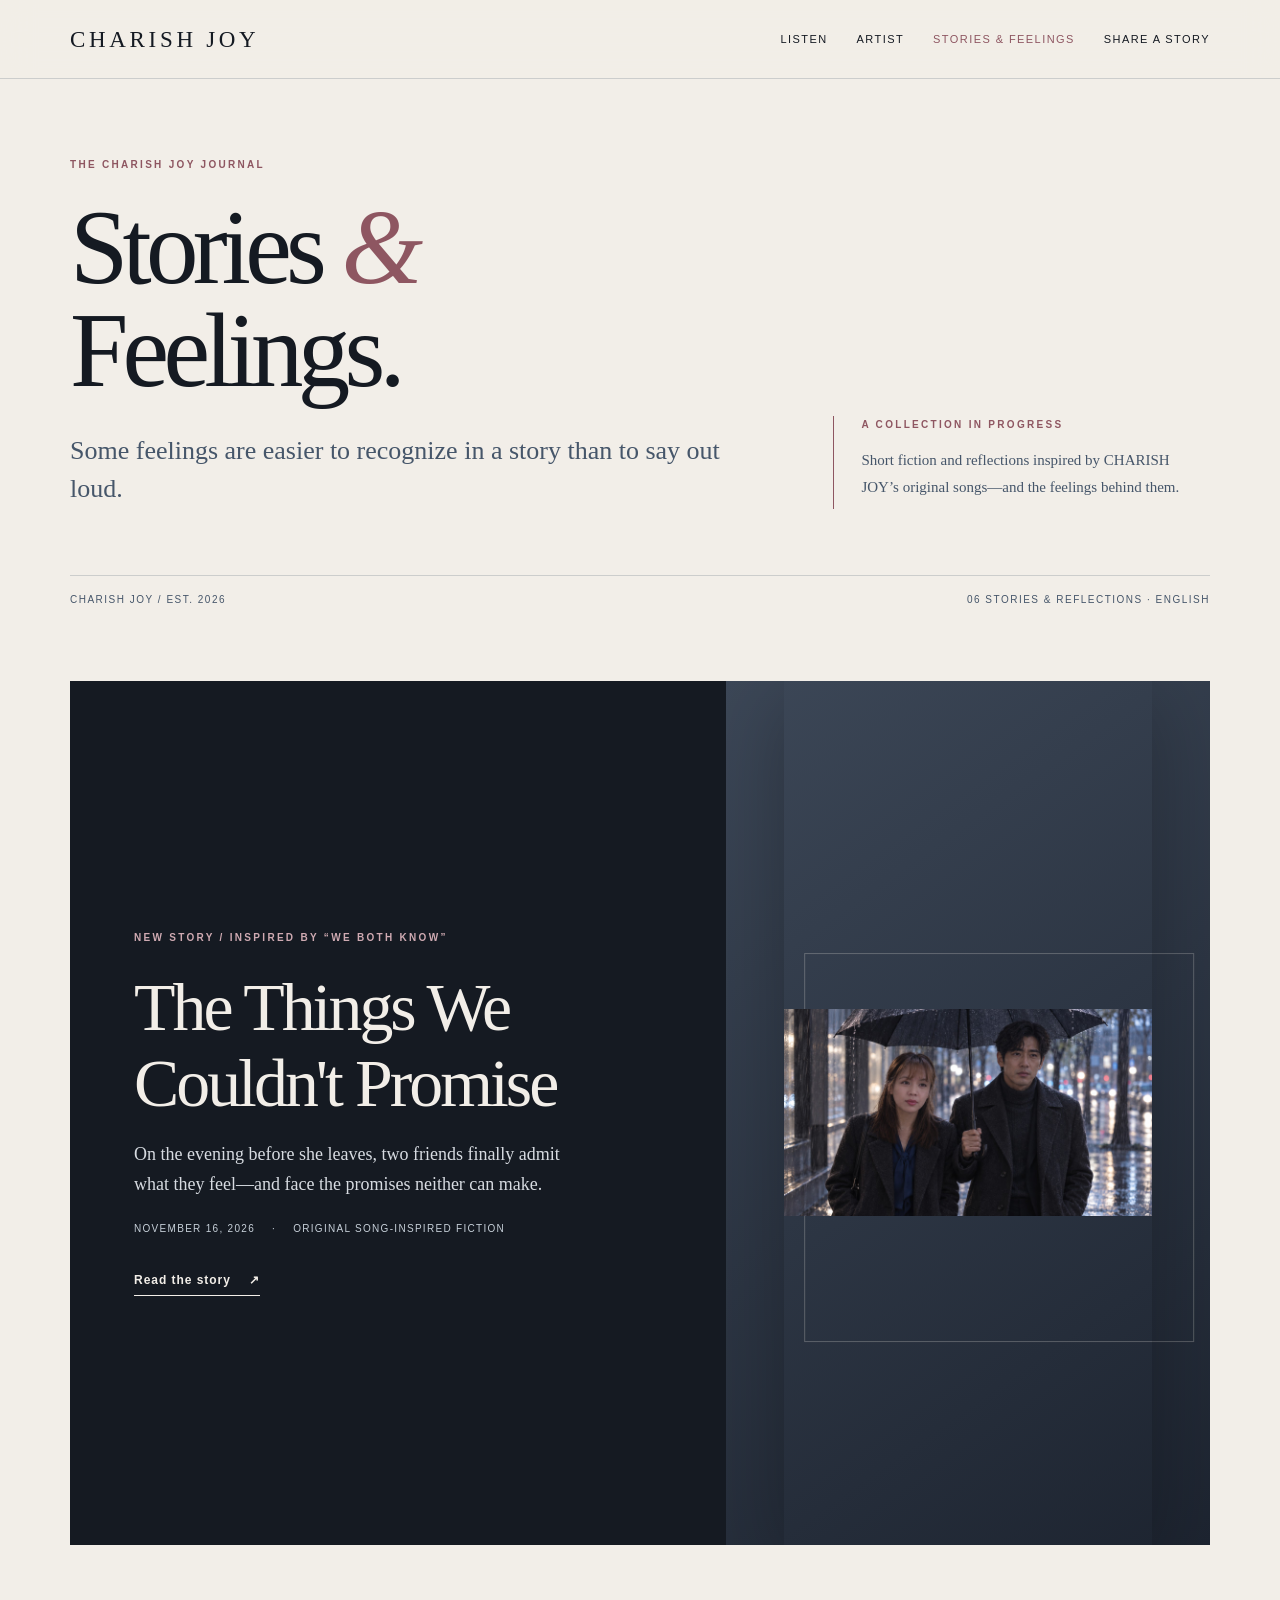
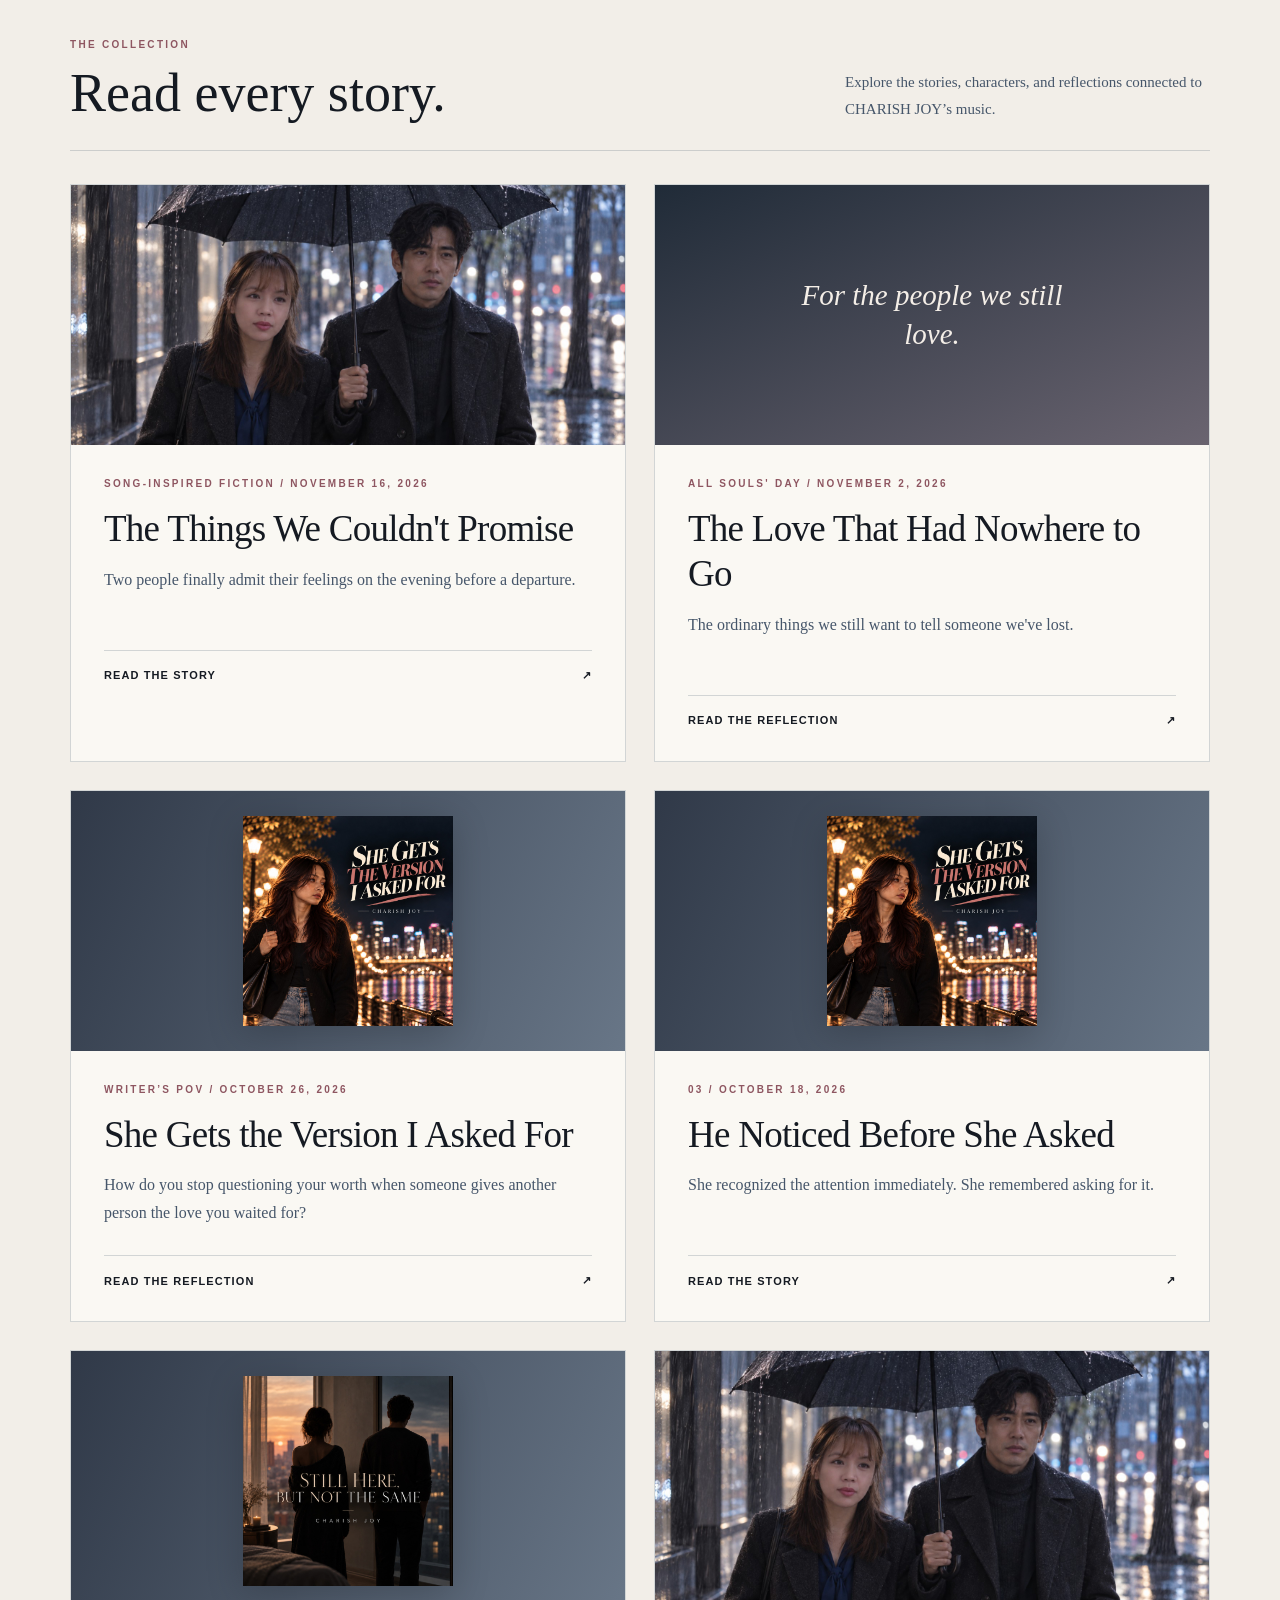
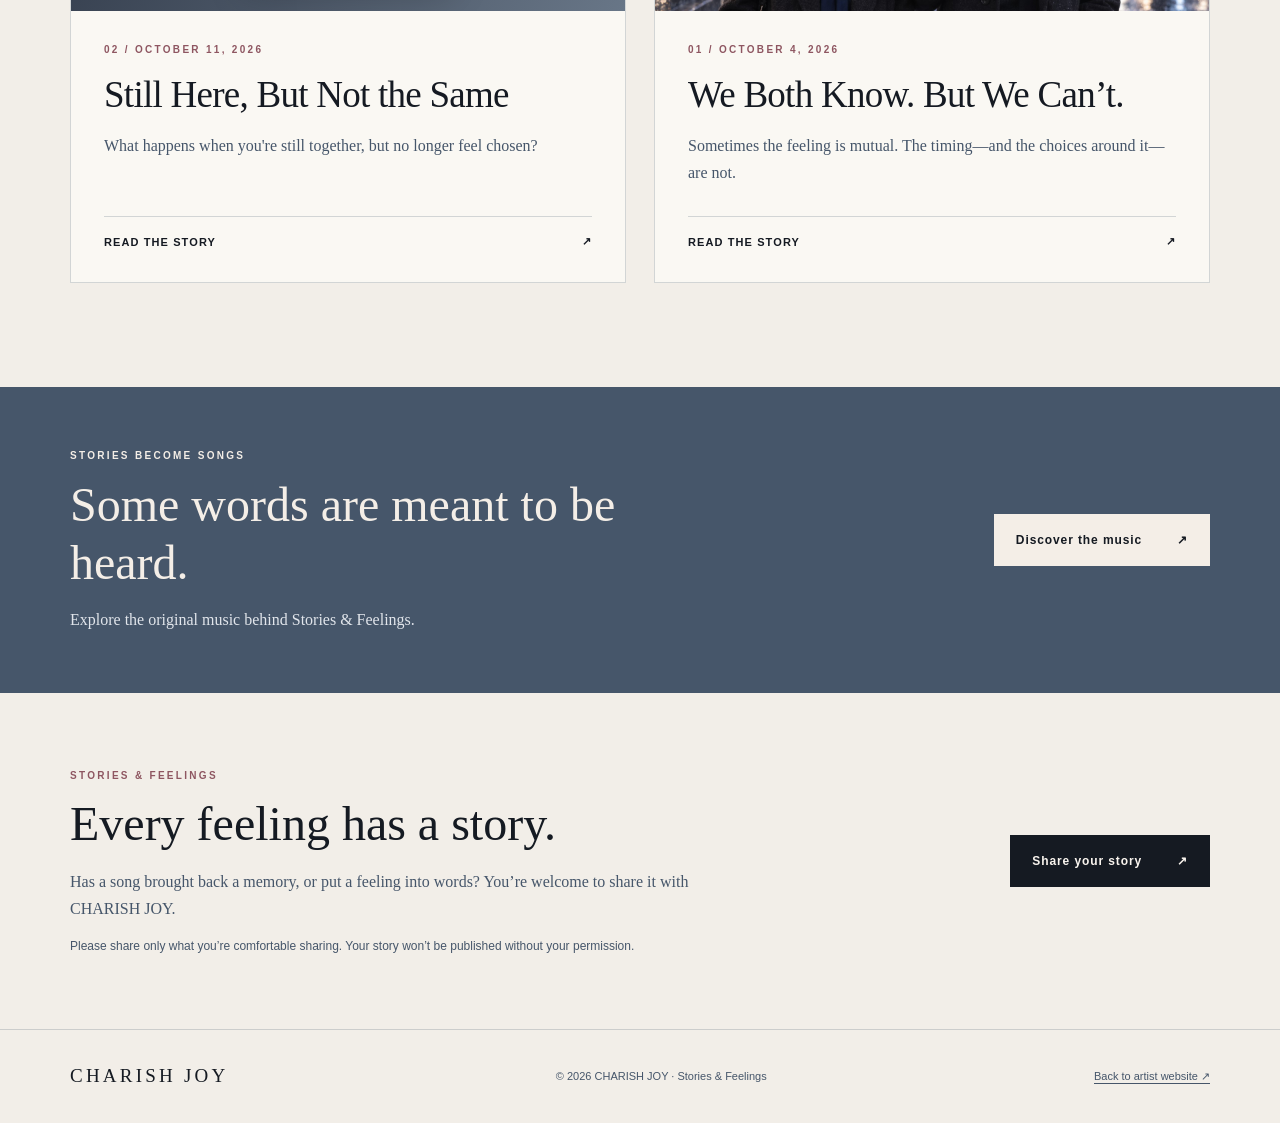
==== commit 4e8edb3e: "Update story collection with final title" ====
--- a/stories.html
+++ b/stories.html
@@ -1,7 +1,7 @@
 <!doctype html><html lang="en"><head><meta charset="utf-8"><meta name="viewport" content="width=device-width,initial-scale=1"><title>Stories & Feelings | CHARISH JOY</title><meta name="description" content="Stories & Feelings by CHARISH JOY: original short fiction and reflective writing about love, memory, change, and finding your own way."><link rel="canonical" href="https://charishjoy.com/stories.html"><meta property="og:site_name" content="CHARISH JOY"><meta property="og:url" content="https://charishjoy.com/stories.html"><script async src="https://www.googletagmanager.com/gtag/js?id=G-MBT4RNLGS8"></script><script>window.dataLayer=window.dataLayer||[];function gtag(){dataLayer.push(arguments)}gtag('js',new Date());gtag('config','G-MBT4RNLGS8');</script><link rel="stylesheet" href="assets/stories-journal.css"><meta property="og:title" content="Stories & Feelings | CHARISH JOY"><meta property="og:description" content="Stories & Feelings by CHARISH JOY: original short fiction and reflective writing about love, memory, change, and finding your own way."><meta property="og:image" content="https://charishjoy.com/assets/still-here-cover.svg"><meta property="og:image:alt" content="CHARISH JOY official artist artwork"><meta name="twitter:card" content="summary_large_image"><meta name="twitter:title" content="Stories & Feelings | CHARISH JOY"><meta name="twitter:description" content="Stories & Feelings by CHARISH JOY: original short fiction and reflective writing about love, memory, change, and finding your own way."><meta name="twitter:image" content="https://charishjoy.com/assets/still-here-cover.svg"><meta property="og:type" content="website" /></head><body><a class="skip" href="#main">Skip to content</a><header class="site-nav"><nav class="wrap nav-inner" aria-label="Main navigation"><a class="wordmark" href="/" aria-label="CHARISH JOY Home">CHARISH JOY</a><div class="nav-links"><a href="/#music">Listen</a><a href="/#about">Artist</a><a href="/stories.html" aria-current="page">Stories &amp; Feelings</a><a href="#share-your-story">Share a story</a></div></nav></header><main id="main"><section class="journal-hero"><div class="wrap"><div class="journal-headline"><div><span class="eyebrow wine">The CHARISH JOY journal</span><h1>Stories <em>&amp;</em><br>Feelings.</h1><p class="lead">Some feelings are easier to recognize in a story than to say out loud.</p></div><aside class="side-note"><span class="eyebrow wine">A collection in progress</span><p>Short fiction and reflections inspired by CHARISH JOY’s original songs—and the feelings behind them.</p></aside></div><div class="edition-line"><span>CHARISH JOY / EST. 2026</span><span>06 stories & reflections · English</span></div></div></section>
-<section class="wrap" aria-labelledby="featured-title"><div class="featured"><div class="featured-copy"><span class="eyebrow">New story / Inspired by “We Both Know”</span><h2 id="featured-title">The Space on the Map</h2><p>On the evening before she leaves, two friends finally say what they have both known—and face what neither can promise.</p><div class="featured-meta"><time datetime="2026-11-16">November 16, 2026</time><span>·</span><span>Original song-inspired fiction</span></div><a class="underlink" href="/story-the-space-on-the-map.html">Read the story <span aria-hidden="true">↗</span></a></div><a class="featured-art" href="/story-the-space-on-the-map.html" aria-label="Read The Space on the Map"><img src="assets/we-both-know-story.svg" alt="Cinematic artwork for We Both Know by CHARISH JOY" width="1536" height="864" loading="lazy"></a></div></section>
+<section class="wrap" aria-labelledby="featured-title"><div class="featured"><div class="featured-copy"><span class="eyebrow">New story / Inspired by “We Both Know”</span><h2 id="featured-title">The Things We Couldn't Promise</h2><p>On the evening before she leaves, two friends finally admit what they feel—and face the promises neither can make.</p><div class="featured-meta"><time datetime="2026-11-16">November 16, 2026</time><span>·</span><span>Original song-inspired fiction</span></div><a class="underlink" href="/story-the-space-on-the-map.html">Read the story <span aria-hidden="true">↗</span></a></div><a class="featured-art" href="/story-the-space-on-the-map.html" aria-label="Read The Things We Couldn't Promise"><img src="assets/we-both-know-story.svg" alt="Cinematic artwork for We Both Know by CHARISH JOY" width="1536" height="864" loading="lazy"></a></div></section>
 <section class="collection" aria-labelledby="collection-title"><div class="wrap"><div class="section-head"><div><span class="eyebrow wine">The collection</span><h2 id="collection-title">Read every story.</h2></div><p>Explore the stories, characters, and reflections connected to CHARISH JOY’s music.</p></div>
-<div class="story-grid"><a class="story-card" href="/story-the-space-on-the-map.html"><div class="story-card-media"><img src="assets/we-both-know-story.svg" alt="We Both Know inspired cinematic artwork" width="1536" height="864" loading="lazy"></div><div class="story-card-content"><span class="eyebrow">Song-inspired fiction / November 16, 2026</span><h3>The Space on the Map</h3><p>Two people finally admit their feelings on the evening before a departure.</p><span class="readline">Read the story <span aria-hidden="true">↗</span></span></div></a>
+<div class="story-grid"><a class="story-card" href="/story-the-space-on-the-map.html"><div class="story-card-media"><img src="assets/we-both-know-story.svg" alt="We Both Know inspired cinematic artwork" width="1536" height="864" loading="lazy"></div><div class="story-card-content"><span class="eyebrow">Song-inspired fiction / November 16, 2026</span><h3>The Things We Couldn't Promise</h3><p>Two people finally admit their feelings on the evening before a departure.</p><span class="readline">Read the story <span aria-hidden="true">↗</span></span></div></a>
 
 <a class="story-card" href="/story-the-love-that-had-nowhere-to-go.html"><div class="story-card-media" style="background:linear-gradient(155deg,#202b38,#6a6470);color:#f4eee7;padding:36px;text-align:center"><span style="font:italic 29px/1.35 Georgia,serif;max-width:310px">For the people we still love.</span></div><div class="story-card-content"><span class="eyebrow">All Souls' Day / November 2, 2026</span><h3>The Love That Had Nowhere to Go</h3><p>The ordinary things we still want to tell someone we've lost.</p><span class="readline">Read the reflection <span aria-hidden="true">↗</span></span></div></a>
 <a class="story-card" href="/writers-pov-she-gets-the-version-i-asked-for.html"><div class="story-card-media album"><img src="assets/she-gets-the-version-cover.svg" alt="She Gets the Version I Asked For — CHARISH JOY cover" width="1536" height="1536" loading="lazy"></div><div class="story-card-content"><span class="eyebrow">Writer’s POV / October 26, 2026</span><h3>She Gets the Version I Asked For</h3><p>How do you stop questioning your worth when someone gives another person the love you waited for?</p><span class="readline">Read the reflection <span aria-hidden="true">↗</span></span></div></a>
